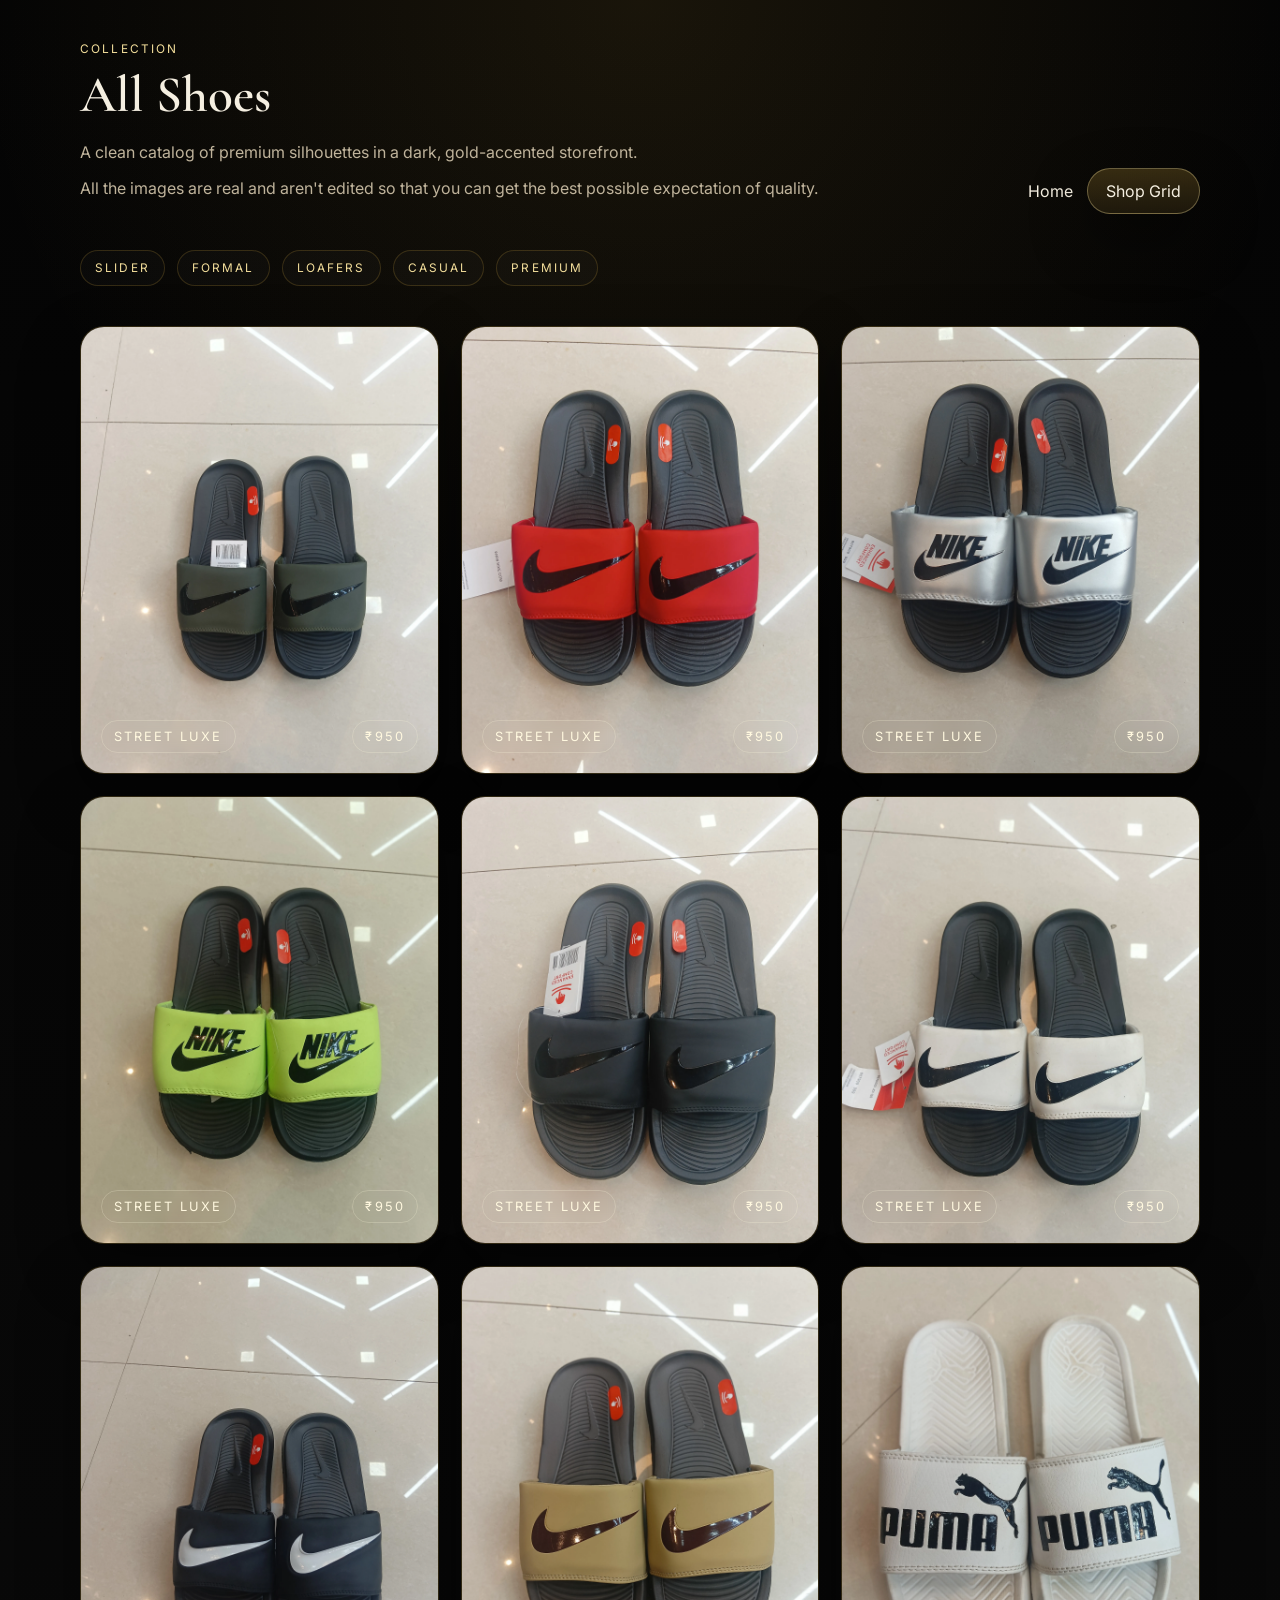
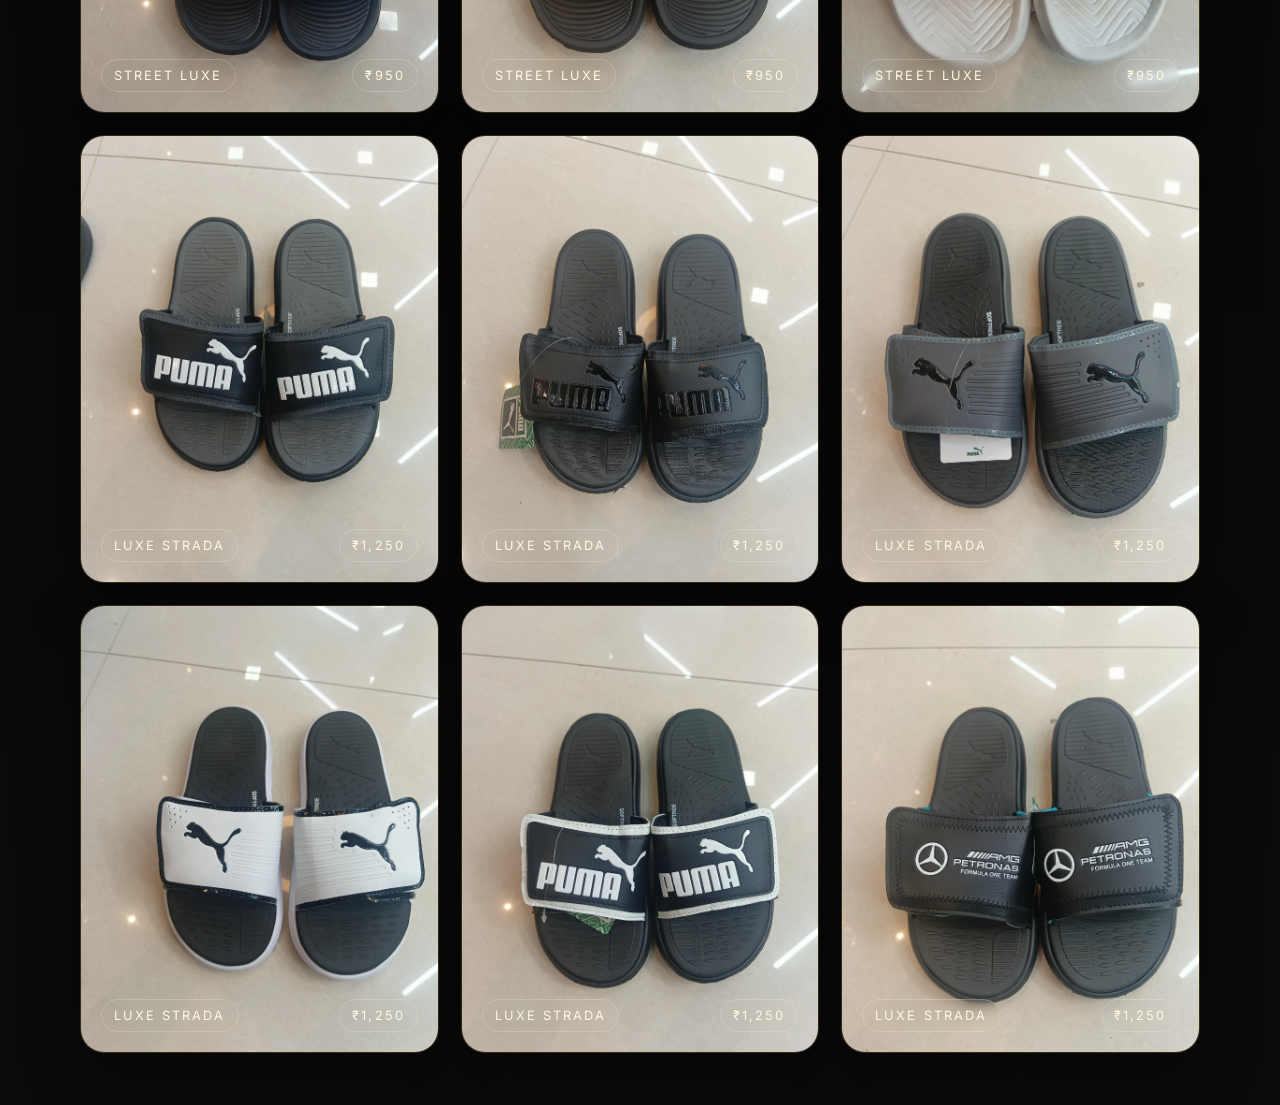
==== store.html @ 1bfe12cb "Created basic copy." ====
<!DOCTYPE html>
<html lang="en">

<head>
	<meta charset="UTF-8">
	<meta name="viewport" content="width=device-width, initial-scale=1.0">

	<meta name="description" content="Explore the latest collection of footwear with Mr. Patra.">
	<meta name="keywords" content="Footwear, Mr. Patra, Footwear in Odisha">

	<link rel="shortcut icon" href="favicon.ico" type="image/x-icon">
	<title>Mr. Patra | Premium Shoe Store</title>

	<link rel="preconnect" href="https://fonts.googleapis.com">
	<link rel="preconnect" href="https://fonts.gstatic.com" crossorigin>

	<link
		href="https://fonts.googleapis.com/css2?family=Cormorant+Garamond:wght@500;600;700&family=Inter:wght@400;500;600&display=swap"
		rel="stylesheet">

	<link rel="stylesheet" href="styles/store.css">
</head>

<body>
	<header class="catalog-header fade-section">
		<div>
			<p class="eyebrow">Collection</p>
			<h1>All Shoes</h1>
			<p class="header-copy">A clean catalog of premium silhouettes in a dark, gold-accented storefront.</p>
			<p class="header-copy">All the images are real and aren't edited so that you can get the best possible
				expectation of quality.</p>
		</div>
		<nav class="catalog-nav">
			<a href="index.html">Home</a>
			<a class="nav-button" href="#catalog">Shop Grid</a>
		</nav>
	</header>

	<main>
		<section class="filter-row fade-section">
			<span>Slider</span>
			<span>Formal</span>
			<span>Loafers</span>
			<span>Casual</span>
			<span>Premium</span>
		</section>

		<section id="catalog" class="catalog-grid">
			<a href="https://wa.me/918117862613?text=Hi, I wanna buy a slider. Slider reference: http://127.0.0.1:5500/store/950/0.webp"
				class="shoe-card product_card">
				<div class="shoe-visual visual-sneaker">
					<img src="store/950/0.webp" alt="" class="img">

					<div class="text-content">
						<span>Street Luxe</span>
						<span class="product_price">₹950</span>
					</div>
				</div>
			</a>

			<a href="https://wa.me/918117862613?text=Hi, I wanna buy a slider. Slider reference: http://127.0.0.1:5500/store/950/1.webp"
				class="shoe-card product_card">
				<div class="shoe-visual visual-sneaker">
					<img src="store/950/1.webp" alt="" class="img">

					<div class="text-content">
						<span>Street Luxe</span>
						<span class="product_price">₹950</span>
					</div>
				</div>
			</a>

			<a href="https://wa.me/918117862613?text=Hi, I wanna buy a slider. Slider reference: http://127.0.0.1:5500/store/950/2.webp"
				class="shoe-card product_card">
				<div class="shoe-visual visual-sneaker">
					<img src="store/950/2.webp" alt="" class="img">

					<div class="text-content">
						<span>Street Luxe</span>
						<span class="product_price">₹950</span>
					</div>
				</div>
			</a>

			<a href="https://wa.me/918117862613?text=Hi, I wanna buy a slider. Slider reference: http://127.0.0.1:5500/store/950/3.webp"
				class="shoe-card product_card">
				<div class="shoe-visual visual-sneaker">
					<img src="store/950/3.webp" alt="" class="img">

					<div class="text-content">
						<span>Street Luxe</span>
						<span class="product_price">₹950</span>
					</div>
				</div>
			</a>

			<a href="https://wa.me/918117862613?text=Hi, I wanna buy a slider. Slider reference: http://127.0.0.1:5500/store/950/4.webp"
				class="shoe-card product_card">
				<div class="shoe-visual visual-sneaker">
					<img src="store/950/4.webp" alt="" class="img">

					<div class="text-content">
						<span>Street Luxe</span>
						<span class="product_price">₹950</span>
					</div>
				</div>
			</a>

			<a href="https://wa.me/918117862613?text=Hi, I wanna buy a slider. Slider reference: http://127.0.0.1:5500/store/950/5.webp"
				class="shoe-card product_card">
				<div class="shoe-visual visual-sneaker">
					<img src="store/950/5.webp" alt="" class="img">

					<div class="text-content">
						<span>Street Luxe</span>
						<span class="product_price">₹950</span>
					</div>
				</div>
			</a>

			<a href="https://wa.me/918117862613?text=Hi, I wanna buy a slider. Slider reference: http://127.0.0.1:5500/store/950/6.webp"
				class="shoe-card product_card">
				<div class="shoe-visual visual-sneaker">
					<img src="store/950/6.webp" alt="" class="img">

					<div class="text-content">
						<span>Street Luxe</span>
						<span class="product_price">₹950</span>
					</div>
				</div>
			</a>

			<a href="https://wa.me/918117862613?text=Hi, I wanna buy a slider. Slider reference: http://127.0.0.1:5500/store/950/7.webp"
				class="shoe-card product_card">
				<div class="shoe-visual visual-sneaker">
					<img src="store/950/7.webp" alt="" class="img">

					<div class="text-content">
						<span>Street Luxe</span>
						<span class="product_price">₹950</span>
					</div>
				</div>
			</a>

			<a href="https://wa.me/918117862613?text=Hi, I wanna buy a slider. Slider reference: http://127.0.0.1:5500/store/950/8.webp"
				class="shoe-card product_card">
				<div class="shoe-visual visual-sneaker">
					<img src="store/950/8.webp" alt="" class="img">

					<div class="text-content">
						<span>Street Luxe</span>
						<span class="product_price">₹950</span>
					</div>
				</div>
			</a>

			<a href="https://wa.me/918117862613?text=Hi, I wanna buy a slider. Slider reference: http://127.0.0.1:5500/store/1250/0.webp"
				class="shoe-card product_card">
				<div class="shoe-visual visual-sneaker">
					<img src="store/1250/0.webp" alt="" class="img">

					<div class="text-content">
						<span>Luxe Strada</span>
						<span class="product_price">₹1,250</span>
					</div>
				</div>
			</a>

			<a href="https://wa.me/918117862613?text=Hi, I wanna buy a slider. Slider reference: http://127.0.0.1:5500/store/1250/1.webp"
				class="shoe-card product_card">
				<div class="shoe-visual visual-sneaker">
					<img src="store/1250/1.webp" alt="" class="img">

					<div class="text-content">
						<span>Luxe Strada</span>
						<span class="product_price">₹1,250</span>
					</div>
				</div>
			</a>

			<a href="https://wa.me/918117862613?text=Hi, I wanna buy a slider. Slider reference: http://127.0.0.1:5500/store/1250/2.webp"
				class="shoe-card product_card">
				<div class="shoe-visual visual-sneaker">
					<img src="store/1250/2.webp" alt="" class="img">

					<div class="text-content">
						<span>Luxe Strada</span>
						<span class="product_price">₹1,250</span>
					</div>
				</div>
			</a>

			<a href="https://wa.me/918117862613?text=Hi, I wanna buy a slider. Slider reference: http://127.0.0.1:5500/store/1250/3.webp"
				class="shoe-card product_card">
				<div class="shoe-visual visual-sneaker">
					<img src="store/1250/3.webp" alt="" class="img">

					<div class="text-content">
						<span>Luxe Strada</span>
						<span class="product_price">₹1,250</span>
					</div>
				</div>
			</a>

			<a href="https://wa.me/918117862613?text=Hi, I wanna buy a slider. Slider reference: http://127.0.0.1:5500/store/1250/4.webp"
				class="shoe-card product_card">
				<div class="shoe-visual visual-sneaker">
					<img src="store/1250/4.webp" alt="" class="img">

					<div class="text-content">
						<span>Luxe Strada</span>
						<span class="product_price">₹1,250</span>
					</div>
				</div>
			</a>

			<a href="https://wa.me/918117862613?text=Hi, I wanna buy a slider. Slider reference: http://127.0.0.1:5500/store/1250/5.webp"
				class="shoe-card product_card">
				<div class="shoe-visual visual-sneaker">
					<img src="store/1250/5.webp" alt="" class="img">

					<div class="text-content">
						<span>Luxe Strada</span>
						<span class="product_price">₹1,250</span>
					</div>
				</div>
			</a>
		</section>
	</main>

	<script src="js/script.js"></script>
</body>

</html>
---- styles/store.css ----
:root {
	--bg: #050505;
	--surface: #0f0f0f;
	--surface-soft: #151515;
	--text: #f5efe1;
	--muted: #bfb39b;
	--line: rgba(216, 170, 63, 0.2);
	--gold: #d8aa3f;
	--gold-soft: #f3de9b;
	--shadow: 0 24px 60px rgba(0, 0, 0, 0.45);
}

* {
	box-sizing: border-box;
}

body {
	margin: 0;
	min-height: 100vh;
	background:
		radial-gradient(circle at top, rgba(216, 170, 63, 0.1), transparent 24%),
		linear-gradient(180deg, #040404 0%, #0b0b0b 100%);
	color: var(--text);
	font-family: "Inter", sans-serif;
}

a {
	color: inherit;
	text-decoration: none;
}

h1,
h2 {
	margin: 0;
	font-family: "Cormorant Garamond", serif;
	font-weight: 600;
}

.catalog-header,
.filter-row,
.catalog-grid {
	width: min(1120px, calc(100% - 48px));
	margin: 0 auto;
}

.catalog-header {
	display: flex;
	justify-content: space-between;
	gap: 24px;
	align-items: end;
	padding: 42px 0 28px;
}

.eyebrow,
.shoe-meta p,
.filter-row span {
	margin: 0;
	color: var(--gold-soft);
	text-transform: uppercase;
	letter-spacing: 0.18em;
	font-size: 0.74rem;
}

.catalog-header h1 {
	margin-top: 8px;
	font-size: clamp(2.4rem, 4vw, 4rem);
}

.header-copy { color: var(--muted); }

.catalog-nav {
	display: flex;
	flex-wrap: wrap;
	gap: 14px;
	align-items: center;
}

.nav-button {
	padding: 12px 18px;
	border-radius: 999px;
	border: 1px solid rgba(243, 222, 155, 0.35);
	background: linear-gradient(180deg, rgba(216, 170, 63, 0.22), rgba(216, 170, 63, 0.1));
	box-shadow: var(--shadow);
}

.filter-row {
	display: flex;
	flex-wrap: wrap;
	gap: 12px;
	padding: 8px 0 22px;
}

.filter-row span {
	padding: 10px 14px;
	border: 1px solid var(--line);
	border-radius: 999px;
	background: rgba(255, 255, 255, 0.02);
}

.catalog-grid {
	display: grid;
	grid-template-columns: repeat(3, minmax(0, 1fr));
	gap: 22px;
	padding: 18px 0 52px;
}

.shoe-card {
	overflow: hidden;
	border: 1px solid var(--line);
	border-radius: 24px;
	background: linear-gradient(180deg, rgba(255, 255, 255, 0.02), rgba(255, 255, 255, 0.01));
	box-shadow: var(--shadow);
	transition: transform 0.3s;
}

.shoe-visual {
	position: relative;
	min-height: 220px;
	display: flex;
	align-items: end;
	padding: 20px;
	color: #fff8df;
	overflow: hidden;
	aspect-ratio: 4 / 5;
}

.shoe-visual .img {
	position: absolute;
	inset: 0;
	border-radius: inherit;
	object-fit: cover;
	width: 100%;
	height: 100%;
	transition: transform 0.5s;
}

.shoe-visual .text-content {
	display: flex;
	width: 100%;
	justify-content: space-between;
}

.shoe-visual span {
	position: relative;
	backdrop-filter: blur(4px);
	z-index: 1;
	padding: 8px 12px;
	border: 1px solid rgba(255, 248, 223, 0.22);
	border-radius: 999px;
	font-size: 0.8rem;
	text-transform: uppercase;
	letter-spacing: 0.16em;
}

.fade-section {
	opacity: 0;
	transform: translateY(24px);
	transition: opacity 700ms ease, transform 700ms ease;
}

.fade-section.is-visible {
	opacity: 1;
	transform: translateY(0);
}

.catalog-nav a:hover,
.nav-button:hover,
.filter-row span:hover,
.shoe-card:hover {
	transform: translateY(-4px);
}

.shoe-card:hover .img { transform: scale(1.1); }

.shoe-card,
.filter-row span,
.nav-button {
	transition: transform 180ms ease, border-color 180ms ease, background-color 180ms ease;
}

@media (max-width: 960px) {
	.catalog-grid {
		grid-template-columns: repeat(2, minmax(0, 1fr));
	}
}

@media (max-width: 720px) {
	.catalog-header {
		flex-direction: column;
		align-items: flex-start;
	}

	.catalog-grid {
		grid-template-columns: 1fr;
	}
}

@media (max-width: 640px) {

	.catalog-header,
	.filter-row,
	.catalog-grid {
		width: min(100% - 28px, 1120px);
	}
}
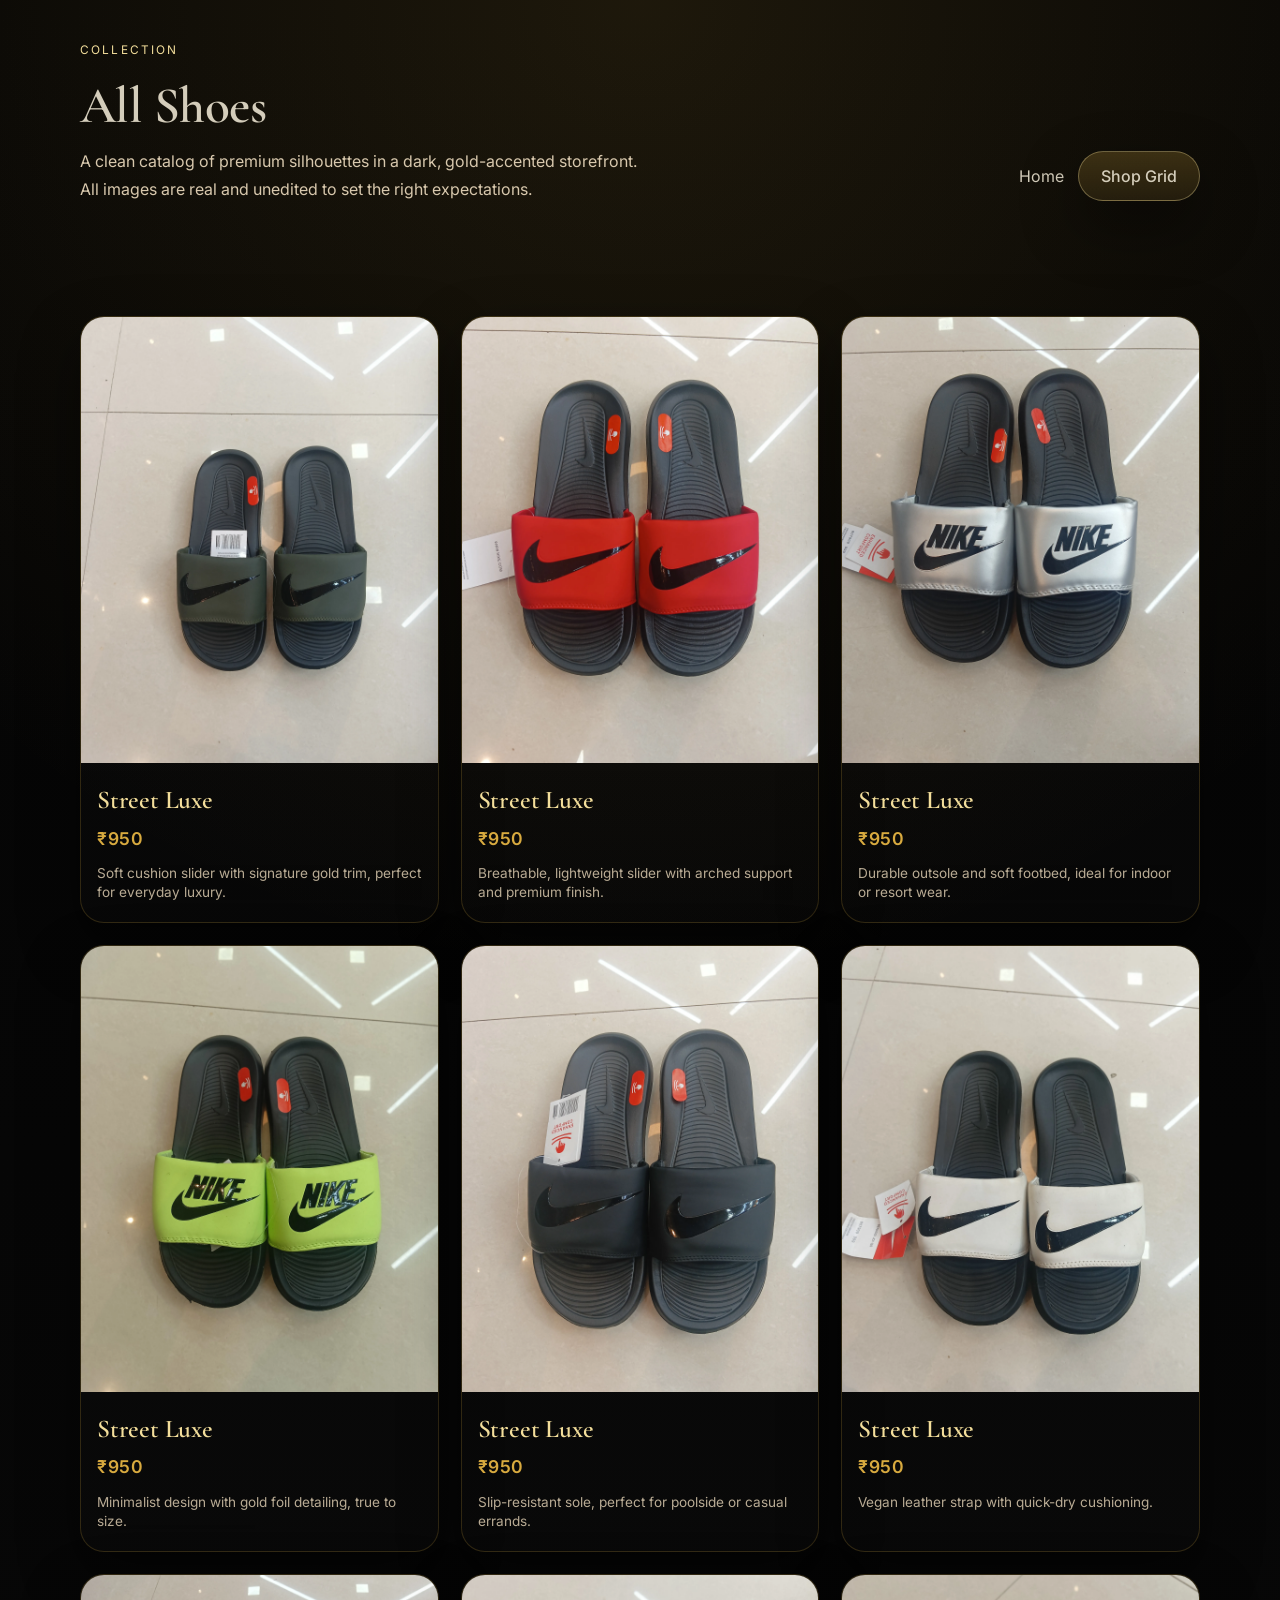
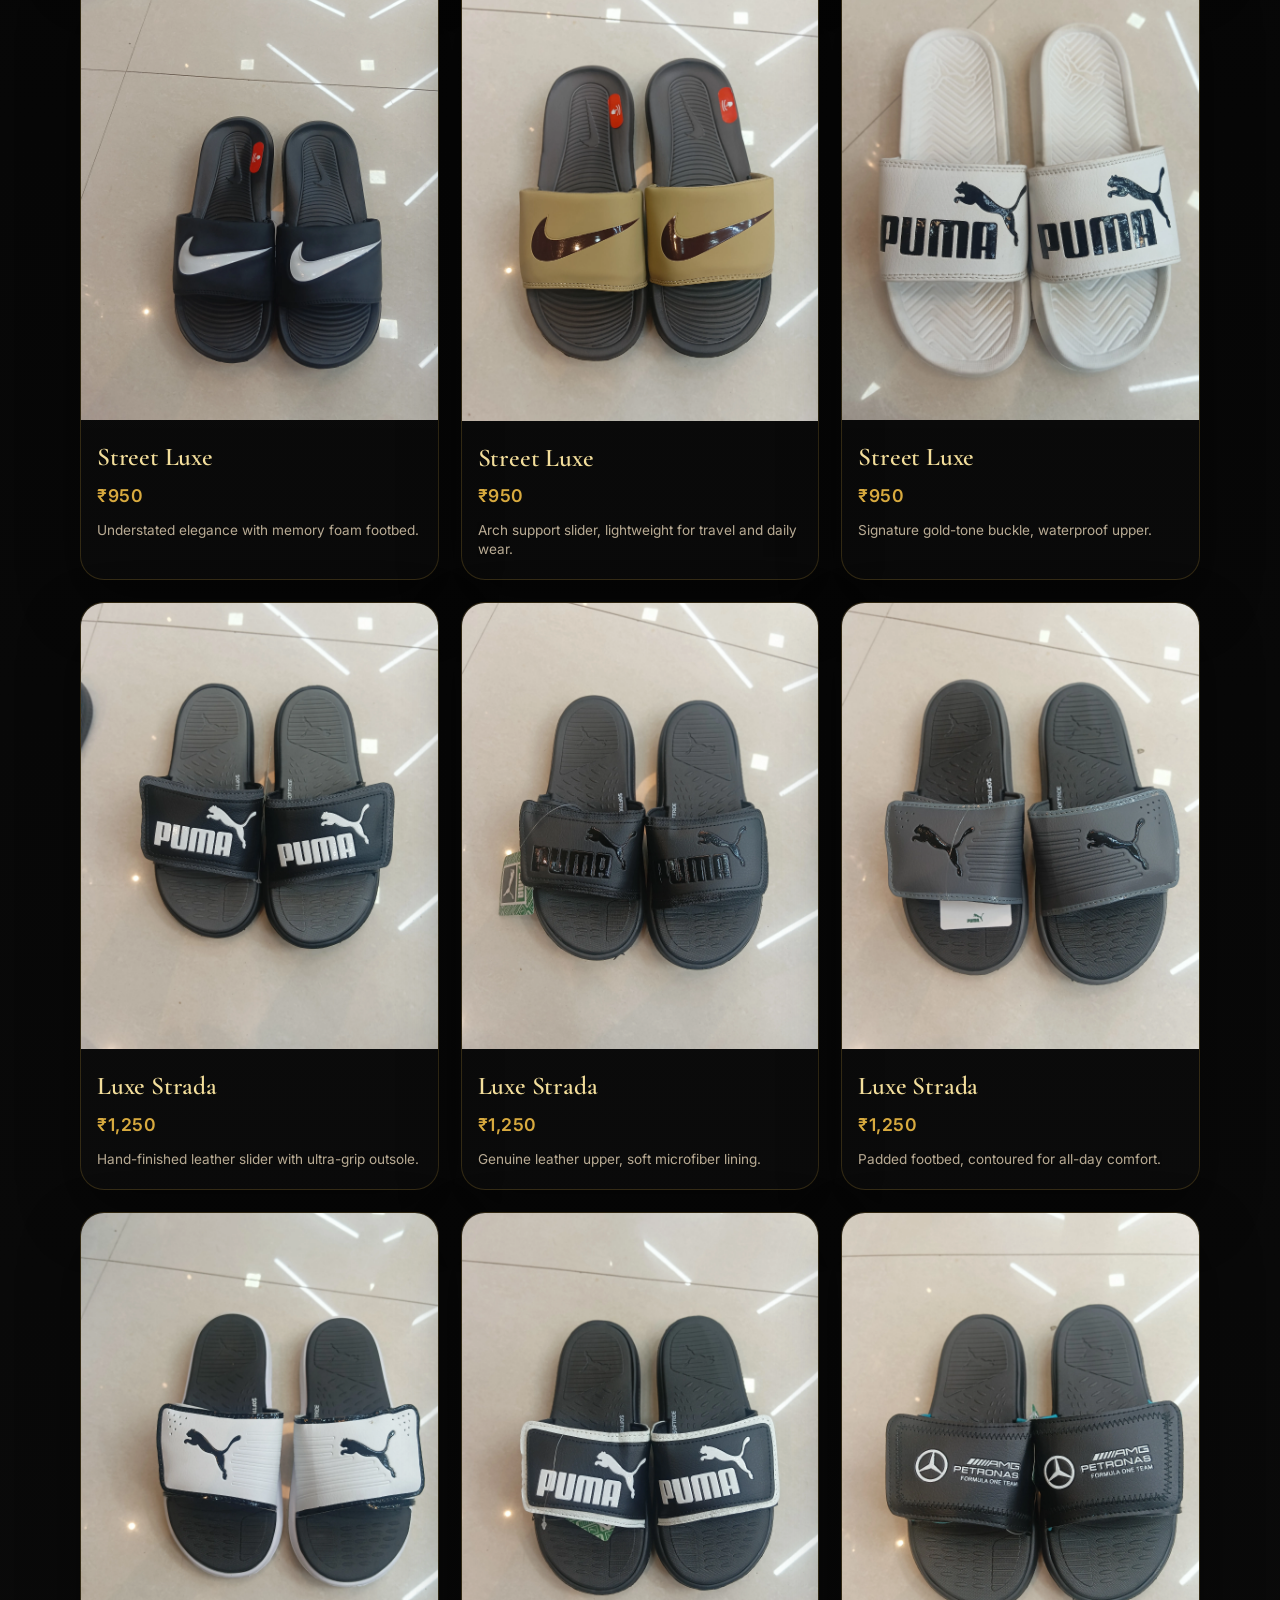
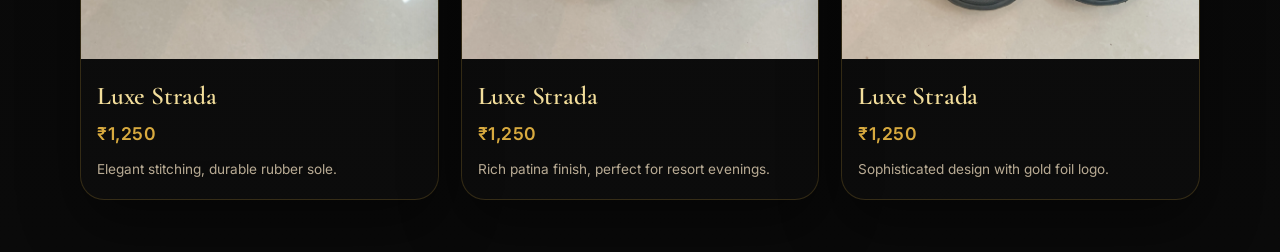
==== commit 541c5563: "Added global.css and README for developers." ====
--- a/store.html
+++ b/store.html
@@ -4,20 +4,21 @@
 <head>
 	<meta charset="UTF-8">
 	<meta name="viewport" content="width=device-width, initial-scale=1.0">
-
-	<meta name="description" content="Explore the latest collection of footwear with Mr. Patra.">
-	<meta name="keywords" content="Footwear, Mr. Patra, Footwear in Odisha">
-
+	<meta name="description"
+		content="Shop the latest premium footwear collection from Mr. Patra. Real product images, no edits.">
+	<meta name="keywords" content="Buy shoes online, Mr. Patra footwear, premium loafers, luxury sneakers">
 	<link rel="shortcut icon" href="favicon.ico" type="image/x-icon">
-	<title>Mr. Patra | Premium Shoe Store</title>
-
+	<title>Mr. Patra | All Shoes - Premium Collection</title>
+
+	<!-- Fonts -->
 	<link rel="preconnect" href="https://fonts.googleapis.com">
 	<link rel="preconnect" href="https://fonts.gstatic.com" crossorigin>
-
 	<link
 		href="https://fonts.googleapis.com/css2?family=Cormorant+Garamond:wght@500;600;700&family=Inter:wght@400;500;600&display=swap"
 		rel="stylesheet">
 
+	<!-- Stylesheets -->
+	<link rel="stylesheet" href="styles/global.css">
 	<link rel="stylesheet" href="styles/store.css">
 </head>
 
@@ -27,8 +28,7 @@
 			<p class="eyebrow">Collection</p>
 			<h1>All Shoes</h1>
 			<p class="header-copy">A clean catalog of premium silhouettes in a dark, gold-accented storefront.</p>
-			<p class="header-copy">All the images are real and aren't edited so that you can get the best possible
-				expectation of quality.</p>
+			<p class="header-copy">All images are real and unedited to set the right expectations.</p>
 		</div>
 		<nav class="catalog-nav">
 			<a href="index.html">Home</a>
@@ -37,192 +37,185 @@
 	</header>
 
 	<main>
-		<section class="filter-row fade-section">
-			<span>Slider</span>
+		<!-- Category filters (visual only) -->
+		<div class="filter-row fade-section">
+			<span>Sliders</span>
 			<span>Formal</span>
 			<span>Loafers</span>
 			<span>Casual</span>
 			<span>Premium</span>
-		</section>
-
+		</div>
+
+		<!-- Product Grid -->
 		<section id="catalog" class="catalog-grid">
-			<a href="https://wa.me/918117862613?text=Hi, I wanna buy a slider. Slider reference: http://127.0.0.1:5500/store/950/0.webp"
-				class="shoe-card product_card">
-				<div class="shoe-visual visual-sneaker">
-					<img src="store/950/0.webp" alt="" class="img">
-
-					<div class="text-content">
-						<span>Street Luxe</span>
-						<span class="product_price">₹950</span>
-					</div>
-				</div>
-			</a>
-
-			<a href="https://wa.me/918117862613?text=Hi, I wanna buy a slider. Slider reference: http://127.0.0.1:5500/store/950/1.webp"
-				class="shoe-card product_card">
-				<div class="shoe-visual visual-sneaker">
-					<img src="store/950/1.webp" alt="" class="img">
-
-					<div class="text-content">
-						<span>Street Luxe</span>
-						<span class="product_price">₹950</span>
-					</div>
-				</div>
-			</a>
-
-			<a href="https://wa.me/918117862613?text=Hi, I wanna buy a slider. Slider reference: http://127.0.0.1:5500/store/950/2.webp"
-				class="shoe-card product_card">
-				<div class="shoe-visual visual-sneaker">
-					<img src="store/950/2.webp" alt="" class="img">
-
-					<div class="text-content">
-						<span>Street Luxe</span>
-						<span class="product_price">₹950</span>
-					</div>
-				</div>
-			</a>
-
-			<a href="https://wa.me/918117862613?text=Hi, I wanna buy a slider. Slider reference: http://127.0.0.1:5500/store/950/3.webp"
-				class="shoe-card product_card">
-				<div class="shoe-visual visual-sneaker">
-					<img src="store/950/3.webp" alt="" class="img">
-
-					<div class="text-content">
-						<span>Street Luxe</span>
-						<span class="product_price">₹950</span>
-					</div>
-				</div>
-			</a>
-
-			<a href="https://wa.me/918117862613?text=Hi, I wanna buy a slider. Slider reference: http://127.0.0.1:5500/store/950/4.webp"
-				class="shoe-card product_card">
-				<div class="shoe-visual visual-sneaker">
-					<img src="store/950/4.webp" alt="" class="img">
-
-					<div class="text-content">
-						<span>Street Luxe</span>
-						<span class="product_price">₹950</span>
-					</div>
-				</div>
-			</a>
-
-			<a href="https://wa.me/918117862613?text=Hi, I wanna buy a slider. Slider reference: http://127.0.0.1:5500/store/950/5.webp"
-				class="shoe-card product_card">
-				<div class="shoe-visual visual-sneaker">
-					<img src="store/950/5.webp" alt="" class="img">
-
-					<div class="text-content">
-						<span>Street Luxe</span>
-						<span class="product_price">₹950</span>
-					</div>
-				</div>
-			</a>
-
-			<a href="https://wa.me/918117862613?text=Hi, I wanna buy a slider. Slider reference: http://127.0.0.1:5500/store/950/6.webp"
-				class="shoe-card product_card">
-				<div class="shoe-visual visual-sneaker">
-					<img src="store/950/6.webp" alt="" class="img">
-
-					<div class="text-content">
-						<span>Street Luxe</span>
-						<span class="product_price">₹950</span>
-					</div>
-				</div>
-			</a>
-
-			<a href="https://wa.me/918117862613?text=Hi, I wanna buy a slider. Slider reference: http://127.0.0.1:5500/store/950/7.webp"
-				class="shoe-card product_card">
-				<div class="shoe-visual visual-sneaker">
-					<img src="store/950/7.webp" alt="" class="img">
-
-					<div class="text-content">
-						<span>Street Luxe</span>
-						<span class="product_price">₹950</span>
-					</div>
-				</div>
-			</a>
-
-			<a href="https://wa.me/918117862613?text=Hi, I wanna buy a slider. Slider reference: http://127.0.0.1:5500/store/950/8.webp"
-				class="shoe-card product_card">
-				<div class="shoe-visual visual-sneaker">
-					<img src="store/950/8.webp" alt="" class="img">
-
-					<div class="text-content">
-						<span>Street Luxe</span>
-						<span class="product_price">₹950</span>
-					</div>
-				</div>
-			</a>
-
-			<a href="https://wa.me/918117862613?text=Hi, I wanna buy a slider. Slider reference: http://127.0.0.1:5500/store/1250/0.webp"
-				class="shoe-card product_card">
-				<div class="shoe-visual visual-sneaker">
-					<img src="store/1250/0.webp" alt="" class="img">
-
-					<div class="text-content">
-						<span>Luxe Strada</span>
-						<span class="product_price">₹1,250</span>
-					</div>
-				</div>
-			</a>
-
-			<a href="https://wa.me/918117862613?text=Hi, I wanna buy a slider. Slider reference: http://127.0.0.1:5500/store/1250/1.webp"
-				class="shoe-card product_card">
-				<div class="shoe-visual visual-sneaker">
-					<img src="store/1250/1.webp" alt="" class="img">
-
-					<div class="text-content">
-						<span>Luxe Strada</span>
-						<span class="product_price">₹1,250</span>
-					</div>
-				</div>
-			</a>
-
-			<a href="https://wa.me/918117862613?text=Hi, I wanna buy a slider. Slider reference: http://127.0.0.1:5500/store/1250/2.webp"
-				class="shoe-card product_card">
-				<div class="shoe-visual visual-sneaker">
-					<img src="store/1250/2.webp" alt="" class="img">
-
-					<div class="text-content">
-						<span>Luxe Strada</span>
-						<span class="product_price">₹1,250</span>
-					</div>
-				</div>
-			</a>
-
-			<a href="https://wa.me/918117862613?text=Hi, I wanna buy a slider. Slider reference: http://127.0.0.1:5500/store/1250/3.webp"
-				class="shoe-card product_card">
-				<div class="shoe-visual visual-sneaker">
-					<img src="store/1250/3.webp" alt="" class="img">
-
-					<div class="text-content">
-						<span>Luxe Strada</span>
-						<span class="product_price">₹1,250</span>
-					</div>
-				</div>
-			</a>
-
-			<a href="https://wa.me/918117862613?text=Hi, I wanna buy a slider. Slider reference: http://127.0.0.1:5500/store/1250/4.webp"
-				class="shoe-card product_card">
-				<div class="shoe-visual visual-sneaker">
-					<img src="store/1250/4.webp" alt="" class="img">
-
-					<div class="text-content">
-						<span>Luxe Strada</span>
-						<span class="product_price">₹1,250</span>
-					</div>
-				</div>
-			</a>
-
-			<a href="https://wa.me/918117862613?text=Hi, I wanna buy a slider. Slider reference: http://127.0.0.1:5500/store/1250/5.webp"
-				class="shoe-card product_card">
-				<div class="shoe-visual visual-sneaker">
-					<img src="store/1250/5.webp" alt="" class="img">
-
-					<div class="text-content">
-						<span>Luxe Strada</span>
-						<span class="product_price">₹1,250</span>
-					</div>
+			<!-- Product Card Template: Each card includes product_title, product_price, product_desc -->
+
+			<!-- Street Luxe Series - ₹950 (9 products) -->
+			<a href="https://wa.me/918117862613?text=Hi%2C%20I'm%20interested%20in%20buying%20Street%20Luxe%20(₹950)%20-%20Comfort%20slider%20with%20gold%20trim.%20Product%20image%3A%20/store/950/0.webp"
+				class="product_card">
+				<div class="product-image">
+					<img src="store/950/0.webp" alt="Street Luxe premium slider in dark tone" loading="lazy">
+				</div>
+				<div class="product-info">
+					<h3 class="product_title">Street Luxe</h3>
+					<span class="product_price">₹950</span>
+					<p class="product_desc">Soft cushion slider with signature gold trim, perfect for everyday luxury.
+					</p>
+				</div>
+			</a>
+
+			<a href="https://wa.me/918117862613?text=Hi%2C%20I'm%20interested%20in%20buying%20Street%20Luxe%20(₹950)%20-%20Comfort%20slider%20with%20gold%20trim.%20Product%20image%3A%20/store/950/1.webp"
+				class="product_card">
+				<div class="product-image"><img src="store/950/1.webp" alt="Street Luxe slider side view"
+						loading="lazy"></div>
+				<div class="product-info">
+					<h3 class="product_title">Street Luxe</h3>
+					<span class="product_price">₹950</span>
+					<p class="product_desc">Breathable, lightweight slider with arched support and premium finish.</p>
+				</div>
+			</a>
+
+			<a href="https://wa.me/918117862613?text=Hi%2C%20I'm%20interested%20in%20buying%20Street%20Luxe%20(₹950)%20-%20Comfort%20slider%20with%20gold%20trim.%20Product%20image%3A%20/store/950/2.webp"
+				class="product_card">
+				<div class="product-image"><img src="store/950/2.webp" alt="Street Luxe open-toe slider" loading="lazy">
+				</div>
+				<div class="product-info">
+					<h3 class="product_title">Street Luxe</h3>
+					<span class="product_price">₹950</span>
+					<p class="product_desc">Durable outsole and soft footbed, ideal for indoor or resort wear.</p>
+				</div>
+			</a>
+
+			<a href="https://wa.me/918117862613?text=Hi%2C%20I'm%20interested%20in%20buying%20Street%20Luxe%20(₹950)%20-%20Comfort%20slider%20with%20gold%20trim.%20Product%20image%3A%20/store/950/3.webp"
+				class="product_card">
+				<div class="product-image"><img src="store/950/3.webp" alt="Street Luxe black premium slider"
+						loading="lazy"></div>
+				<div class="product-info">
+					<h3 class="product_title">Street Luxe</h3>
+					<span class="product_price">₹950</span>
+					<p class="product_desc">Minimalist design with gold foil detailing, true to size.</p>
+				</div>
+			</a>
+
+			<a href="https://wa.me/918117862613?text=Hi%2C%20I'm%20interested%20in%20buying%20Street%20Luxe%20(₹950)%20-%20Comfort%20slider%20with%20gold%20trim.%20Product%20image%3A%20/store/950/4.webp"
+				class="product_card">
+				<div class="product-image"><img src="store/950/4.webp" alt="Street Luxe textured slider" loading="lazy">
+				</div>
+				<div class="product-info">
+					<h3 class="product_title">Street Luxe</h3>
+					<span class="product_price">₹950</span>
+					<p class="product_desc">Slip-resistant sole, perfect for poolside or casual errands.</p>
+				</div>
+			</a>
+
+			<a href="https://wa.me/918117862613?text=Hi%2C%20I'm%20interested%20in%20buying%20Street%20Luxe%20(₹950)%20-%20Comfort%20slider%20with%20gold%20trim.%20Product%20image%3A%20/store/950/5.webp"
+				class="product_card">
+				<div class="product-image"><img src="store/950/5.webp" alt="Street Luxe matte finish slider"
+						loading="lazy"></div>
+				<div class="product-info">
+					<h3 class="product_title">Street Luxe</h3>
+					<span class="product_price">₹950</span>
+					<p class="product_desc">Vegan leather strap with quick-dry cushioning.</p>
+				</div>
+			</a>
+
+			<a href="https://wa.me/918117862613?text=Hi%2C%20I'm%20interested%20in%20buying%20Street%20Luxe%20(₹950)%20-%20Comfort%20slider%20with%20gold%20trim.%20Product%20image%3A%20/store/950/6.webp"
+				class="product_card">
+				<div class="product-image"><img src="store/950/6.webp" alt="Street Luxe gold accent slider"
+						loading="lazy"></div>
+				<div class="product-info">
+					<h3 class="product_title">Street Luxe</h3>
+					<span class="product_price">₹950</span>
+					<p class="product_desc">Understated elegance with memory foam footbed.</p>
+				</div>
+			</a>
+
+			<a href="https://wa.me/918117862613?text=Hi%2C%20I'm%20interested%20in%20buying%20Street%20Luxe%20(₹950)%20-%20Comfort%20slider%20with%20gold%20trim.%20Product%20image%3A%20/store/950/7.webp"
+				class="product_card">
+				<div class="product-image"><img src="store/950/7.webp" alt="Street Luxe ergonomic slider"
+						loading="lazy"></div>
+				<div class="product-info">
+					<h3 class="product_title">Street Luxe</h3>
+					<span class="product_price">₹950</span>
+					<p class="product_desc">Arch support slider, lightweight for travel and daily wear.</p>
+				</div>
+			</a>
+
+			<a href="https://wa.me/918117862613?text=Hi%2C%20I'm%20interested%20in%20buying%20Street%20Luxe%20(₹950)%20-%20Comfort%20slider%20with%20gold%20trim.%20Product%20image%3A%20/store/950/8.webp"
+				class="product_card">
+				<div class="product-image"><img src="store/950/8.webp" alt="Street Luxe premium classic slider"
+						loading="lazy"></div>
+				<div class="product-info">
+					<h3 class="product_title">Street Luxe</h3>
+					<span class="product_price">₹950</span>
+					<p class="product_desc">Signature gold-tone buckle, waterproof upper.</p>
+				</div>
+			</a>
+
+			<!-- Luxe Strada Series - ₹1,250 (6 products) -->
+			<a href="https://wa.me/918117862613?text=Hi%2C%20I'm%20interested%20in%20buying%20Luxe%20Strada%20(₹1,250)%20-%20Premium%20leather%20finish%20slider.%20Product%20image%3A%20/store/1250/0.webp"
+				class="product_card">
+				<div class="product-image"><img src="store/1250/0.webp" alt="Luxe Strada premium leather slider"
+						loading="lazy"></div>
+				<div class="product-info">
+					<h3 class="product_title">Luxe Strada</h3>
+					<span class="product_price">₹1,250</span>
+					<p class="product_desc">Hand-finished leather slider with ultra-grip outsole.</p>
+				</div>
+			</a>
+
+			<a href="https://wa.me/918117862613?text=Hi%2C%20I'm%20interested%20in%20buying%20Luxe%20Strada%20(₹1,250)%20-%20Premium%20leather%20finish%20slider.%20Product%20image%3A%20/store/1250/1.webp"
+				class="product_card">
+				<div class="product-image"><img src="store/1250/1.webp" alt="Luxe Strada textured leather"
+						loading="lazy"></div>
+				<div class="product-info">
+					<h3 class="product_title">Luxe Strada</h3>
+					<span class="product_price">₹1,250</span>
+					<p class="product_desc">Genuine leather upper, soft microfiber lining.</p>
+				</div>
+			</a>
+
+			<a href="https://wa.me/918117862613?text=Hi%2C%20I'm%20interested%20in%20buying%20Luxe%20Strada%20(₹1,250)%20-%20Premium%20leather%20finish%20slider.%20Product%20image%3A%20/store/1250/2.webp"
+				class="product_card">
+				<div class="product-image"><img src="store/1250/2.webp" alt="Luxe Strada embossed slider"
+						loading="lazy"></div>
+				<div class="product-info">
+					<h3 class="product_title">Luxe Strada</h3>
+					<span class="product_price">₹1,250</span>
+					<p class="product_desc">Padded footbed, contoured for all-day comfort.</p>
+				</div>
+			</a>
+
+			<a href="https://wa.me/918117862613?text=Hi%2C%20I'm%20interested%20in%20buying%20Luxe%20Strada%20(₹1,250)%20-%20Premium%20leather%20finish%20slider.%20Product%20image%3A%20/store/1250/3.webp"
+				class="product_card">
+				<div class="product-image"><img src="store/1250/3.webp" alt="Luxe Strada tan leather slider"
+						loading="lazy"></div>
+				<div class="product-info">
+					<h3 class="product_title">Luxe Strada</h3>
+					<span class="product_price">₹1,250</span>
+					<p class="product_desc">Elegant stitching, durable rubber sole.</p>
+				</div>
+			</a>
+
+			<a href="https://wa.me/918117862613?text=Hi%2C%20I'm%20interested%20in%20buying%20Luxe%20Strada%20(₹1,250)%20-%20Premium%20leather%20finish%20slider.%20Product%20image%3A%20/store/1250/4.webp"
+				class="product_card">
+				<div class="product-image"><img src="store/1250/4.webp" alt="Luxe Strada dark brown slider"
+						loading="lazy"></div>
+				<div class="product-info">
+					<h3 class="product_title">Luxe Strada</h3>
+					<span class="product_price">₹1,250</span>
+					<p class="product_desc">Rich patina finish, perfect for resort evenings.</p>
+				</div>
+			</a>
+
+			<a href="https://wa.me/918117862613?text=Hi%2C%20I'm%20interested%20in%20buying%20Luxe%20Strada%20(₹1,250)%20-%20Premium%20leather%20finish%20slider.%20Product%20image%3A%20/store/1250/5.webp"
+				class="product_card">
+				<div class="product-image"><img src="store/1250/5.webp" alt="Luxe Strada premium black slider"
+						loading="lazy"></div>
+				<div class="product-info">
+					<h3 class="product_title">Luxe Strada</h3>
+					<span class="product_price">₹1,250</span>
+					<p class="product_desc">Sophisticated design with gold foil logo.</p>
 				</div>
 			</a>
 		</section>
--- a/styles/global.css
+++ b/styles/global.css
@@ -0,0 +1,150 @@
+/* ----------------------------------------------
+   GLOBAL CSS – Shared Variables, Reset, Utilities
+   Used across index.html and store.html
+---------------------------------------------- */
+:root {
+    --bg: #050505;
+    --surface: #0f0f0f;
+    --surface-soft: #161616;
+    --text: #d4cdbb;
+    --muted: #d8c8ad;
+    --line: #d8aa3f33;
+    --gold: #d8aa3f;
+    --gold-soft: #f3de9b;
+    --shadow: 0 24px 60px #00000073;
+    --transition-default: 180ms ease;
+}
+
+* {
+    margin: 0;
+    padding: 0;
+    box-sizing: border-box;
+}
+
+html {
+    scroll-behavior: smooth;
+}
+
+body {
+    background: radial-gradient(circle at top, rgba(216, 170, 63, 0.12), transparent 28%),
+        linear-gradient(180deg, #040404 0%, #0a0a0a 100%);
+    color: var(--text);
+    font-family: "Inter", sans-serif;
+    line-height: 1.5;
+    min-height: 100vh;
+}
+
+/* Typography */
+h1,
+h2,
+h3,
+h4 {
+    font-family: "Cormorant Garamond", serif;
+    font-weight: 600;
+    letter-spacing: -0.01em;
+}
+
+h1 {
+    font-size: clamp(2rem, 4vw, 3rem);
+}
+
+h2 {
+    font-size: clamp(2.4rem, 5vw, 3.6rem);
+}
+
+h3 {
+    font-size: clamp(1.8rem, 3.5vw, 2.5rem);
+}
+
+a {
+    color: inherit;
+    text-decoration: none;
+    transition: transform var(--transition-default), border-color var(--transition-default);
+}
+
+img {
+    max-width: 100%;
+    height: auto;
+    display: block;
+}
+
+/* Utility / Eyebrow style */
+.eyebrow {
+    text-transform: uppercase;
+    letter-spacing: 0.18em;
+    font-size: 0.74rem;
+    color: var(--gold-soft);
+    margin-bottom: 0.5rem;
+}
+
+/* Buttons & interactive elements */
+.primary-button,
+.secondary-button,
+.nav-button {
+    display: inline-flex;
+    align-items: center;
+    justify-content: center;
+    border-radius: 999px;
+    padding: 12px 22px;
+    font-weight: 500;
+    transition: transform var(--transition-default), background-color var(--transition-default);
+    cursor: pointer;
+}
+
+.primary-button,
+.nav-button {
+    border: 1px solid rgba(243, 222, 155, 0.35);
+    background: linear-gradient(180deg, rgba(216, 170, 63, 0.22), rgba(216, 170, 63, 0.1));
+    box-shadow: var(--shadow);
+    color: var(--text);
+}
+
+.secondary-button {
+    border: 1px solid var(--line);
+    background: rgba(255, 255, 255, 0.02);
+}
+
+.primary-button:hover,
+.secondary-button:hover,
+.nav-button:hover {
+    transform: translateY(-2px);
+}
+
+/* Fade-in on scroll animation */
+.fade-section {
+    opacity: 0;
+    transform: translateY(24px);
+    transition: opacity 700ms ease, transform 700ms ease;
+}
+
+.fade-section.is-visible {
+    opacity: 1;
+    transform: translateY(0);
+}
+
+/* Shared container width (but each page can define its own layout) */
+.site-header,
+.hero,
+.content-section,
+.site-footer,
+.catalog-header,
+.filter-row,
+.catalog-grid {
+    width: min(1120px, calc(100% - 48px));
+    margin-left: auto;
+    margin-right: auto;
+}
+
+/* Responsive base */
+@media (max-width: 640px) {
+
+    .site-header,
+    .hero,
+    .content-section,
+    .site-footer,
+    .catalog-header,
+    .filter-row,
+    .catalog-grid {
+        width: min(100% - 28px, 1120px);
+    }
+}
--- a/styles/store.css
+++ b/styles/store.css
@@ -1,64 +1,14 @@
-:root {
-	--bg: #050505;
-	--surface: #0f0f0f;
-	--surface-soft: #151515;
-	--text: #f5efe1;
-	--muted: #bfb39b;
-	--line: rgba(216, 170, 63, 0.2);
-	--gold: #d8aa3f;
-	--gold-soft: #f3de9b;
-	--shadow: 0 24px 60px rgba(0, 0, 0, 0.45);
-}
-
-* {
-	box-sizing: border-box;
-}
-
-body {
-	margin: 0;
-	min-height: 100vh;
-	background:
-		radial-gradient(circle at top, rgba(216, 170, 63, 0.1), transparent 24%),
-		linear-gradient(180deg, #040404 0%, #0b0b0b 100%);
-	color: var(--text);
-	font-family: "Inter", sans-serif;
-}
-
-a {
-	color: inherit;
-	text-decoration: none;
-}
-
-h1,
-h2 {
-	margin: 0;
-	font-family: "Cormorant Garamond", serif;
-	font-weight: 600;
-}
-
-.catalog-header,
-.filter-row,
-.catalog-grid {
-	width: min(1120px, calc(100% - 48px));
-	margin: 0 auto;
-}
+/* ----------------------------------------------
+   STORE.HOME (CATALOG PAGE) SPECIFIC STYLES
+   Header, filter row, product grid, product card
+---------------------------------------------- */
 
 .catalog-header {
 	display: flex;
 	justify-content: space-between;
+	align-items: flex-end;
 	gap: 24px;
-	align-items: end;
 	padding: 42px 0 28px;
-}
-
-.eyebrow,
-.shoe-meta p,
-.filter-row span {
-	margin: 0;
-	color: var(--gold-soft);
-	text-transform: uppercase;
-	letter-spacing: 0.18em;
-	font-size: 0.74rem;
 }
 
 .catalog-header h1 {
@@ -66,21 +16,16 @@
 	font-size: clamp(2.4rem, 4vw, 4rem);
 }
 
-.header-copy { color: var(--muted); }
+.header-copy {
+	color: var(--muted);
+	margin-top: 0.25rem;
+}
 
 .catalog-nav {
 	display: flex;
 	flex-wrap: wrap;
 	gap: 14px;
 	align-items: center;
-}
-
-.nav-button {
-	padding: 12px 18px;
-	border-radius: 999px;
-	border: 1px solid rgba(243, 222, 155, 0.35);
-	background: linear-gradient(180deg, rgba(216, 170, 63, 0.22), rgba(216, 170, 63, 0.1));
-	box-shadow: var(--shadow);
 }
 
 .filter-row {
@@ -95,92 +40,94 @@
 	border: 1px solid var(--line);
 	border-radius: 999px;
 	background: rgba(255, 255, 255, 0.02);
+	font-size: 0.74rem;
+	text-transform: uppercase;
+	letter-spacing: 0.1em;
+	cursor: default;
+	transition: transform var(--transition-default);
 }
 
+.filter-row span:hover {
+	transform: translateY(-2px);
+}
+
+/* Product Grid */
 .catalog-grid {
 	display: grid;
-	grid-template-columns: repeat(3, minmax(0, 1fr));
+	grid-template-columns: repeat(3, 1fr);
 	gap: 22px;
 	padding: 18px 0 52px;
 }
 
-.shoe-card {
-	overflow: hidden;
+/* Product Card */
+.product_card {
+	display: block;
+	background: linear-gradient(180deg, rgba(255, 255, 255, 0.02), rgba(255, 255, 255, 0.01));
 	border: 1px solid var(--line);
 	border-radius: 24px;
-	background: linear-gradient(180deg, rgba(255, 255, 255, 0.02), rgba(255, 255, 255, 0.01));
+	overflow: hidden;
+	transition: transform var(--transition-default), box-shadow 0.3s;
 	box-shadow: var(--shadow);
-	transition: transform 0.3s;
+	text-decoration: none;
+	color: inherit;
 }
 
-.shoe-visual {
-	position: relative;
-	min-height: 220px;
-	display: flex;
-	align-items: end;
-	padding: 20px;
-	color: #fff8df;
-	overflow: hidden;
-	aspect-ratio: 4 / 5;
-}
-
-.shoe-visual .img {
-	position: absolute;
-	inset: 0;
-	border-radius: inherit;
-	object-fit: cover;
-	width: 100%;
-	height: 100%;
-	transition: transform 0.5s;
-}
-
-.shoe-visual .text-content {
-	display: flex;
-	width: 100%;
-	justify-content: space-between;
-}
-
-.shoe-visual span {
-	position: relative;
-	backdrop-filter: blur(4px);
-	z-index: 1;
-	padding: 8px 12px;
-	border: 1px solid rgba(255, 248, 223, 0.22);
-	border-radius: 999px;
-	font-size: 0.8rem;
-	text-transform: uppercase;
-	letter-spacing: 0.16em;
-}
-
-.fade-section {
-	opacity: 0;
-	transform: translateY(24px);
-	transition: opacity 700ms ease, transform 700ms ease;
-}
-
-.fade-section.is-visible {
-	opacity: 1;
-	transform: translateY(0);
-}
-
-.catalog-nav a:hover,
-.nav-button:hover,
-.filter-row span:hover,
-.shoe-card:hover {
+.product_card:hover {
 	transform: translateY(-4px);
 }
 
-.shoe-card:hover .img { transform: scale(1.1); }
-
-.shoe-card,
-.filter-row span,
-.nav-button {
-	transition: transform 180ms ease, border-color 180ms ease, background-color 180ms ease;
+.product-image {
+	aspect-ratio: 4 / 5;
+	overflow: hidden;
+	background: #0a0a0a;
 }
 
+.product-image img {
+	width: 100%;
+	height: 100%;
+	object-fit: cover;
+	transition: transform 0.5s ease;
+}
+
+.product_card:hover .product-image img {
+	transform: scale(1.05);
+}
+
+.product-info {
+	padding: 18px 16px 20px;
+	display: flex;
+	flex-direction: column;
+	gap: 6px;
+}
+
+.product_title {
+	font-family: "Cormorant Garamond", serif;
+	font-size: 1.6rem;
+	font-weight: 600;
+	letter-spacing: -0.2px;
+	color: var(--gold-soft);
+	margin: 0;
+}
+
+.product_price {
+	font-size: 1.1rem;
+	font-weight: 600;
+	color: var(--gold);
+	letter-spacing: 0.5px;
+}
+
+.product_desc {
+	font-size: 0.85rem;
+	color: var(--muted);
+	line-height: 1.4;
+	margin-top: 6px;
+	opacity: 0.85;
+}
+
+/* Responsive */
 @media (max-width: 960px) {
 	.catalog-grid {
-		grid-template-columns: repeat(2, minmax(0, 1fr));
+		grid-template-columns: repeat(2, 1fr);
 	}
 }
 
@@ -189,17 +136,10 @@
 		flex-direction: column;
 		align-items: flex-start;
 	}
+}
 
+@media (max-width: 640px) {
 	.catalog-grid {
 		grid-template-columns: 1fr;
 	}
-}
-
-@media (max-width: 640px) {
-
-	.catalog-header,
-	.filter-row,
-	.catalog-grid {
-		width: min(100% - 28px, 1120px);
-	}
 }
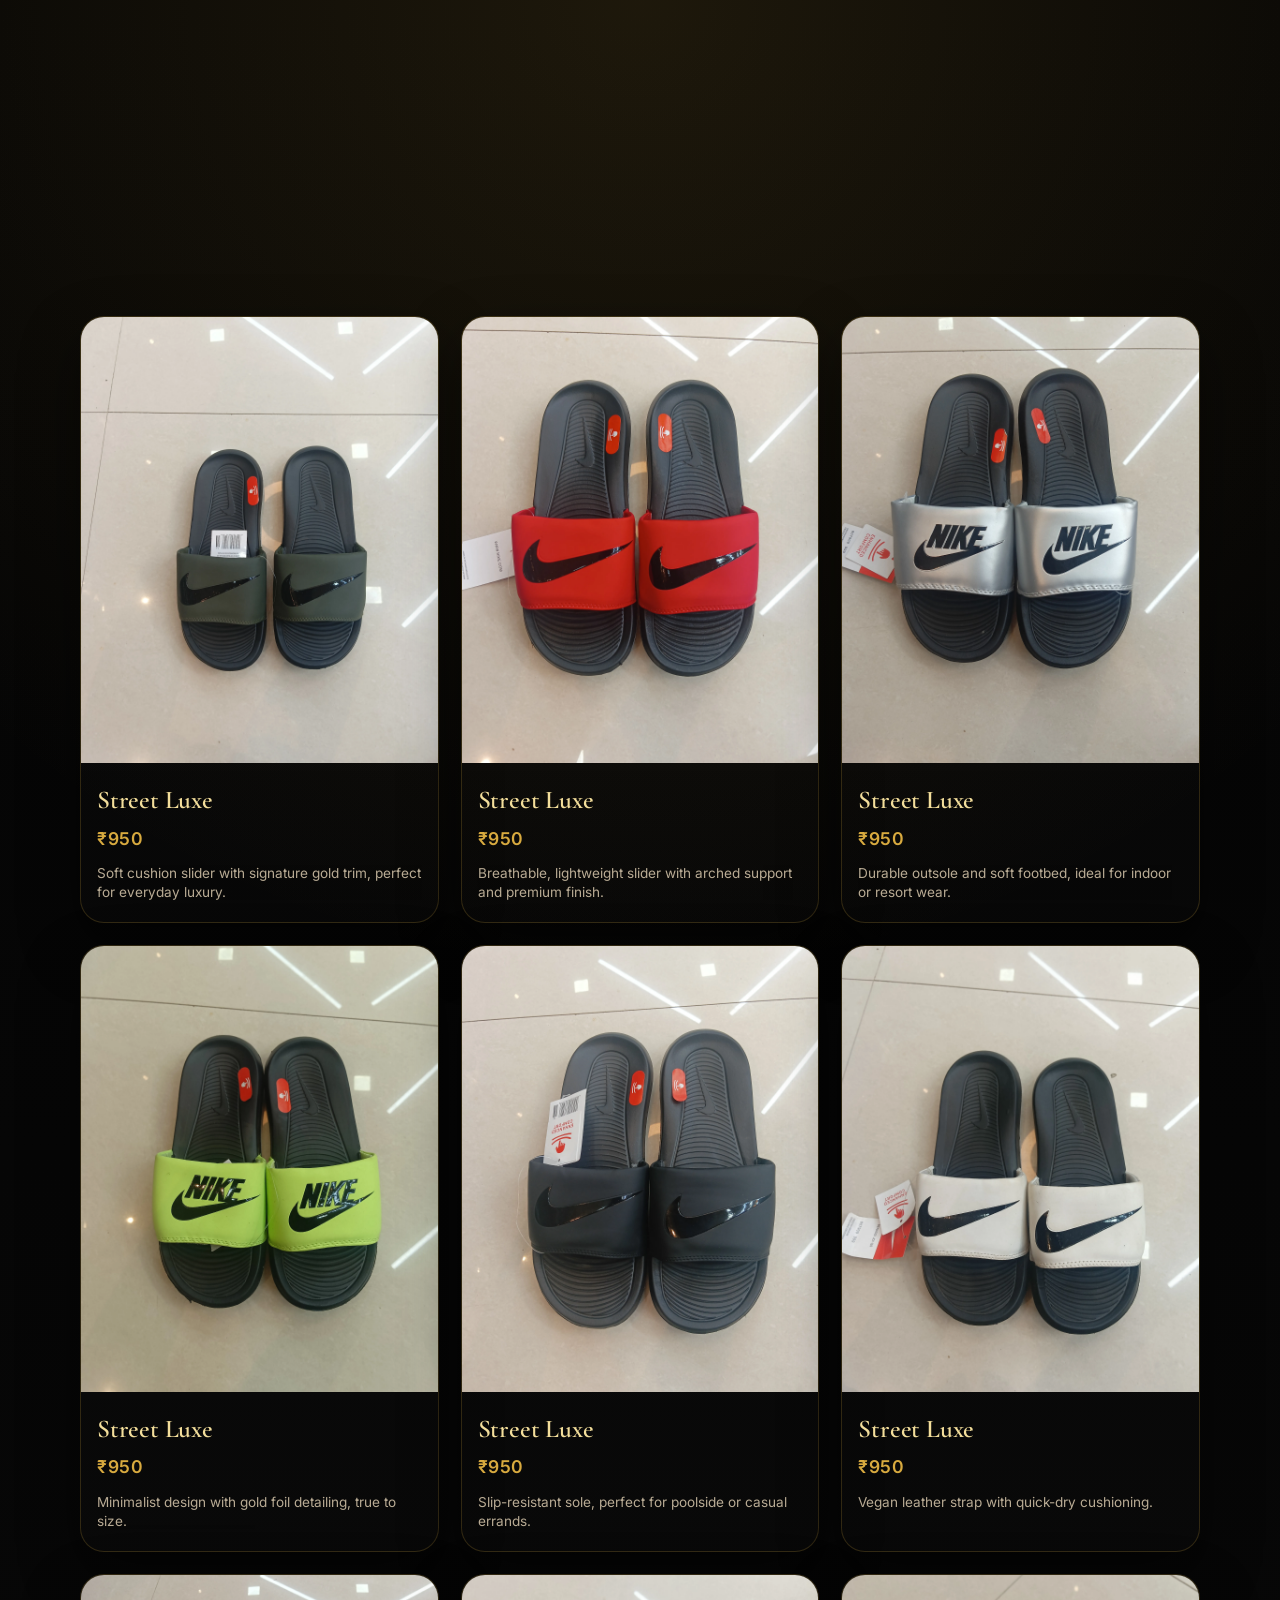
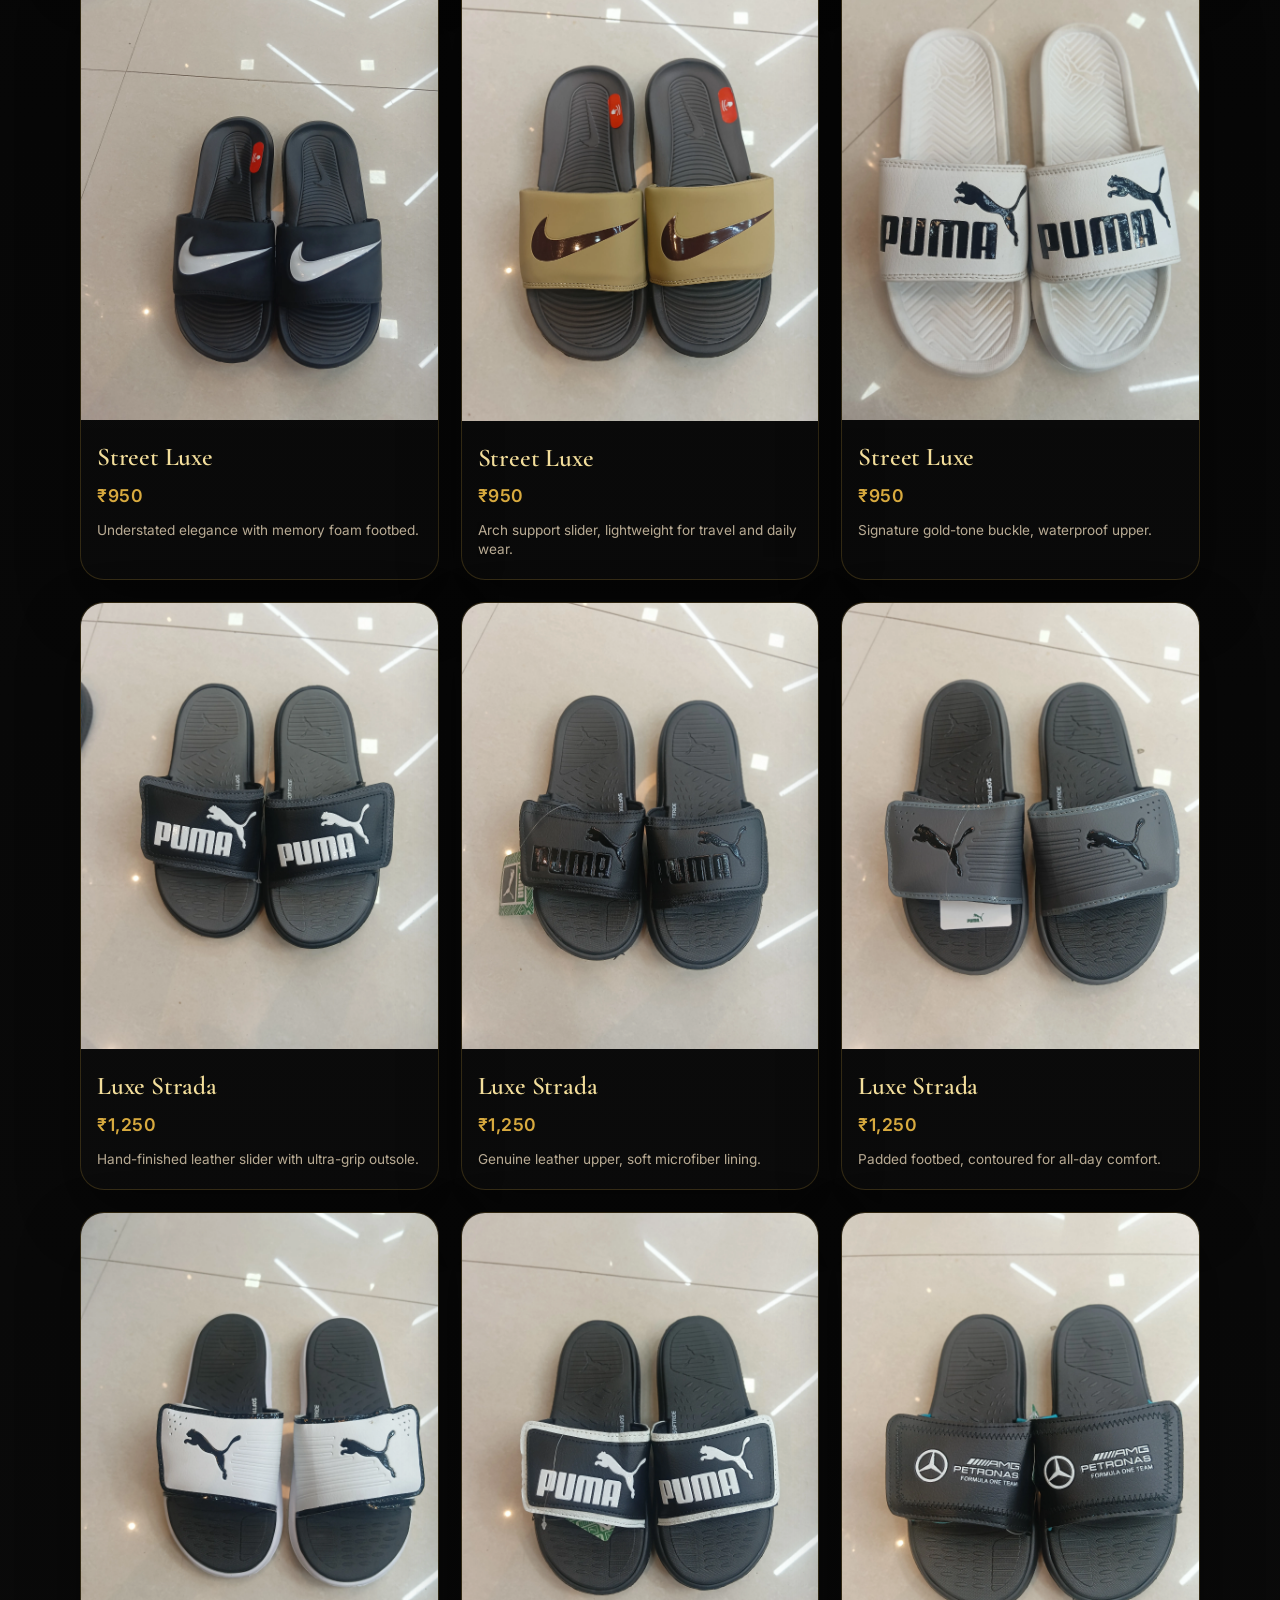
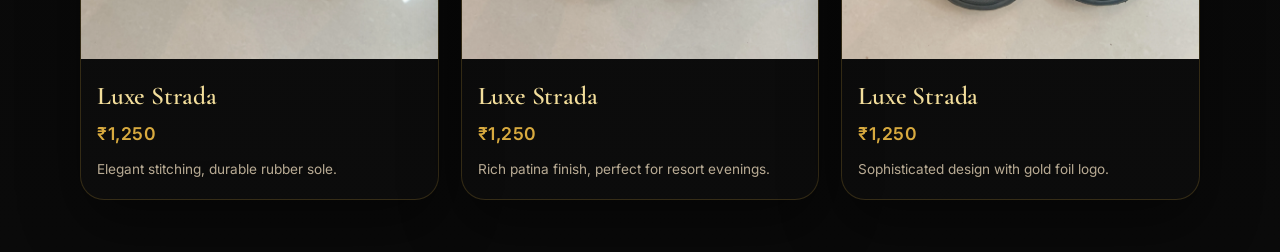
==== commit 6b0a9176: "Removed Intersection Observer." ====
--- a/store.html
+++ b/store.html
@@ -51,7 +51,7 @@
 			<!-- Product Card Template: Each card includes product_title, product_price, product_desc -->
 
 			<!-- Street Luxe Series - ₹950 (9 products) -->
-			<a href="https://wa.me/918117862613?text=Hi%2C%20I'm%20interested%20in%20buying%20Street%20Luxe%20(₹950)%20-%20Comfort%20slider%20with%20gold%20trim.%20Product%20image%3A%20/store/950/0.webp"
+			<a href="https://wa.me/918117862613?text=Hi%2C%20I'm%20interested%20in%20buying%20Street%20Luxe%20(₹950)%20-%20Comfort%20slider%20with%20gold%20trim.%20Product%20image%3A%20https://mrpatra.in/950/0.webp"
 				class="product_card">
 				<div class="product-image">
 					<img src="store/950/0.webp" alt="Street Luxe premium slider in dark tone" loading="lazy">
@@ -64,7 +64,7 @@
 				</div>
 			</a>
 
-			<a href="https://wa.me/918117862613?text=Hi%2C%20I'm%20interested%20in%20buying%20Street%20Luxe%20(₹950)%20-%20Comfort%20slider%20with%20gold%20trim.%20Product%20image%3A%20/store/950/1.webp"
+			<a href="https://wa.me/918117862613?text=Hi%2C%20I'm%20interested%20in%20buying%20Street%20Luxe%20(₹950)%20-%20Comfort%20slider%20with%20gold%20trim.%20Product%20image%3A%20https://mrpatra.in/950/1.webp"
 				class="product_card">
 				<div class="product-image"><img src="store/950/1.webp" alt="Street Luxe slider side view"
 						loading="lazy"></div>
@@ -75,7 +75,7 @@
 				</div>
 			</a>
 
-			<a href="https://wa.me/918117862613?text=Hi%2C%20I'm%20interested%20in%20buying%20Street%20Luxe%20(₹950)%20-%20Comfort%20slider%20with%20gold%20trim.%20Product%20image%3A%20/store/950/2.webp"
+			<a href="https://wa.me/918117862613?text=Hi%2C%20I'm%20interested%20in%20buying%20Street%20Luxe%20(₹950)%20-%20Comfort%20slider%20with%20gold%20trim.%20Product%20image%3A%20https://mrpatra.in/950/2.webp"
 				class="product_card">
 				<div class="product-image"><img src="store/950/2.webp" alt="Street Luxe open-toe slider" loading="lazy">
 				</div>
@@ -86,7 +86,7 @@
 				</div>
 			</a>
 
-			<a href="https://wa.me/918117862613?text=Hi%2C%20I'm%20interested%20in%20buying%20Street%20Luxe%20(₹950)%20-%20Comfort%20slider%20with%20gold%20trim.%20Product%20image%3A%20/store/950/3.webp"
+			<a href="https://wa.me/918117862613?text=Hi%2C%20I'm%20interested%20in%20buying%20Street%20Luxe%20(₹950)%20-%20Comfort%20slider%20with%20gold%20trim.%20Product%20image%3A%20https://mrpatra.in/950/3.webp"
 				class="product_card">
 				<div class="product-image"><img src="store/950/3.webp" alt="Street Luxe black premium slider"
 						loading="lazy"></div>
@@ -97,7 +97,7 @@
 				</div>
 			</a>
 
-			<a href="https://wa.me/918117862613?text=Hi%2C%20I'm%20interested%20in%20buying%20Street%20Luxe%20(₹950)%20-%20Comfort%20slider%20with%20gold%20trim.%20Product%20image%3A%20/store/950/4.webp"
+			<a href="https://wa.me/918117862613?text=Hi%2C%20I'm%20interested%20in%20buying%20Street%20Luxe%20(₹950)%20-%20Comfort%20slider%20with%20gold%20trim.%20Product%20image%3A%20https://mrpatra.in/950/4.webp"
 				class="product_card">
 				<div class="product-image"><img src="store/950/4.webp" alt="Street Luxe textured slider" loading="lazy">
 				</div>
@@ -108,7 +108,7 @@
 				</div>
 			</a>
 
-			<a href="https://wa.me/918117862613?text=Hi%2C%20I'm%20interested%20in%20buying%20Street%20Luxe%20(₹950)%20-%20Comfort%20slider%20with%20gold%20trim.%20Product%20image%3A%20/store/950/5.webp"
+			<a href="https://wa.me/918117862613?text=Hi%2C%20I'm%20interested%20in%20buying%20Street%20Luxe%20(₹950)%20-%20Comfort%20slider%20with%20gold%20trim.%20Product%20image%3A%20https://mrpatra.in/950/5.webp"
 				class="product_card">
 				<div class="product-image"><img src="store/950/5.webp" alt="Street Luxe matte finish slider"
 						loading="lazy"></div>
@@ -119,7 +119,7 @@
 				</div>
 			</a>
 
-			<a href="https://wa.me/918117862613?text=Hi%2C%20I'm%20interested%20in%20buying%20Street%20Luxe%20(₹950)%20-%20Comfort%20slider%20with%20gold%20trim.%20Product%20image%3A%20/store/950/6.webp"
+			<a href="https://wa.me/918117862613?text=Hi%2C%20I'm%20interested%20in%20buying%20Street%20Luxe%20(₹950)%20-%20Comfort%20slider%20with%20gold%20trim.%20Product%20image%3A%20https://mrpatra.in/950/6.webp"
 				class="product_card">
 				<div class="product-image"><img src="store/950/6.webp" alt="Street Luxe gold accent slider"
 						loading="lazy"></div>
@@ -130,7 +130,7 @@
 				</div>
 			</a>
 
-			<a href="https://wa.me/918117862613?text=Hi%2C%20I'm%20interested%20in%20buying%20Street%20Luxe%20(₹950)%20-%20Comfort%20slider%20with%20gold%20trim.%20Product%20image%3A%20/store/950/7.webp"
+			<a href="https://wa.me/918117862613?text=Hi%2C%20I'm%20interested%20in%20buying%20Street%20Luxe%20(₹950)%20-%20Comfort%20slider%20with%20gold%20trim.%20Product%20image%3A%20https://mrpatra.in/950/7.webp"
 				class="product_card">
 				<div class="product-image"><img src="store/950/7.webp" alt="Street Luxe ergonomic slider"
 						loading="lazy"></div>
@@ -141,7 +141,7 @@
 				</div>
 			</a>
 
-			<a href="https://wa.me/918117862613?text=Hi%2C%20I'm%20interested%20in%20buying%20Street%20Luxe%20(₹950)%20-%20Comfort%20slider%20with%20gold%20trim.%20Product%20image%3A%20/store/950/8.webp"
+			<a href="https://wa.me/918117862613?text=Hi%2C%20I'm%20interested%20in%20buying%20Street%20Luxe%20(₹950)%20-%20Comfort%20slider%20with%20gold%20trim.%20Product%20image%3A%20https://mrpatra.in/950/8.webp"
 				class="product_card">
 				<div class="product-image"><img src="store/950/8.webp" alt="Street Luxe premium classic slider"
 						loading="lazy"></div>
@@ -153,7 +153,7 @@
 			</a>
 
 			<!-- Luxe Strada Series - ₹1,250 (6 products) -->
-			<a href="https://wa.me/918117862613?text=Hi%2C%20I'm%20interested%20in%20buying%20Luxe%20Strada%20(₹1,250)%20-%20Premium%20leather%20finish%20slider.%20Product%20image%3A%20/store/1250/0.webp"
+			<a href="https://wa.me/918117862613?text=Hi%2C%20I'm%20interested%20in%20buying%20Luxe%20Strada%20(₹1,250)%20-%20Premium%20leather%20finish%20slider.%20Product%20image%3A%20https://mrpatra.in/1250/0.webp"
 				class="product_card">
 				<div class="product-image"><img src="store/1250/0.webp" alt="Luxe Strada premium leather slider"
 						loading="lazy"></div>
@@ -164,7 +164,7 @@
 				</div>
 			</a>
 
-			<a href="https://wa.me/918117862613?text=Hi%2C%20I'm%20interested%20in%20buying%20Luxe%20Strada%20(₹1,250)%20-%20Premium%20leather%20finish%20slider.%20Product%20image%3A%20/store/1250/1.webp"
+			<a href="https://wa.me/918117862613?text=Hi%2C%20I'm%20interested%20in%20buying%20Luxe%20Strada%20(₹1,250)%20-%20Premium%20leather%20finish%20slider.%20Product%20image%3A%20https://mrpatra.in/1250/1.webp"
 				class="product_card">
 				<div class="product-image"><img src="store/1250/1.webp" alt="Luxe Strada textured leather"
 						loading="lazy"></div>
@@ -175,7 +175,7 @@
 				</div>
 			</a>
 
-			<a href="https://wa.me/918117862613?text=Hi%2C%20I'm%20interested%20in%20buying%20Luxe%20Strada%20(₹1,250)%20-%20Premium%20leather%20finish%20slider.%20Product%20image%3A%20/store/1250/2.webp"
+			<a href="https://wa.me/918117862613?text=Hi%2C%20I'm%20interested%20in%20buying%20Luxe%20Strada%20(₹1,250)%20-%20Premium%20leather%20finish%20slider.%20Product%20image%3A%20https://mrpatra.in/1250/2.webp"
 				class="product_card">
 				<div class="product-image"><img src="store/1250/2.webp" alt="Luxe Strada embossed slider"
 						loading="lazy"></div>
@@ -186,7 +186,7 @@
 				</div>
 			</a>
 
-			<a href="https://wa.me/918117862613?text=Hi%2C%20I'm%20interested%20in%20buying%20Luxe%20Strada%20(₹1,250)%20-%20Premium%20leather%20finish%20slider.%20Product%20image%3A%20/store/1250/3.webp"
+			<a href="https://wa.me/918117862613?text=Hi%2C%20I'm%20interested%20in%20buying%20Luxe%20Strada%20(₹1,250)%20-%20Premium%20leather%20finish%20slider.%20Product%20image%3A%20https://mrpatra.in/1250/3.webp"
 				class="product_card">
 				<div class="product-image"><img src="store/1250/3.webp" alt="Luxe Strada tan leather slider"
 						loading="lazy"></div>
@@ -197,7 +197,7 @@
 				</div>
 			</a>
 
-			<a href="https://wa.me/918117862613?text=Hi%2C%20I'm%20interested%20in%20buying%20Luxe%20Strada%20(₹1,250)%20-%20Premium%20leather%20finish%20slider.%20Product%20image%3A%20/store/1250/4.webp"
+			<a href="https://wa.me/918117862613?text=Hi%2C%20I'm%20interested%20in%20buying%20Luxe%20Strada%20(₹1,250)%20-%20Premium%20leather%20finish%20slider.%20Product%20image%3A%20https://mrpatra.in/1250/4.webp"
 				class="product_card">
 				<div class="product-image"><img src="store/1250/4.webp" alt="Luxe Strada dark brown slider"
 						loading="lazy"></div>
@@ -208,7 +208,7 @@
 				</div>
 			</a>
 
-			<a href="https://wa.me/918117862613?text=Hi%2C%20I'm%20interested%20in%20buying%20Luxe%20Strada%20(₹1,250)%20-%20Premium%20leather%20finish%20slider.%20Product%20image%3A%20/store/1250/5.webp"
+			<a href="https://wa.me/918117862613?text=Hi%2C%20I'm%20interested%20in%20buying%20Luxe%20Strada%20(₹1,250)%20-%20Premium%20leather%20finish%20slider.%20Product%20image%3A%20https://mrpatra.in/1250/5.webp"
 				class="product_card">
 				<div class="product-image"><img src="store/1250/5.webp" alt="Luxe Strada premium black slider"
 						loading="lazy"></div>
@@ -220,8 +220,6 @@
 			</a>
 		</section>
 	</main>
-
-	<script src="js/script.js"></script>
 </body>
 
 </html>
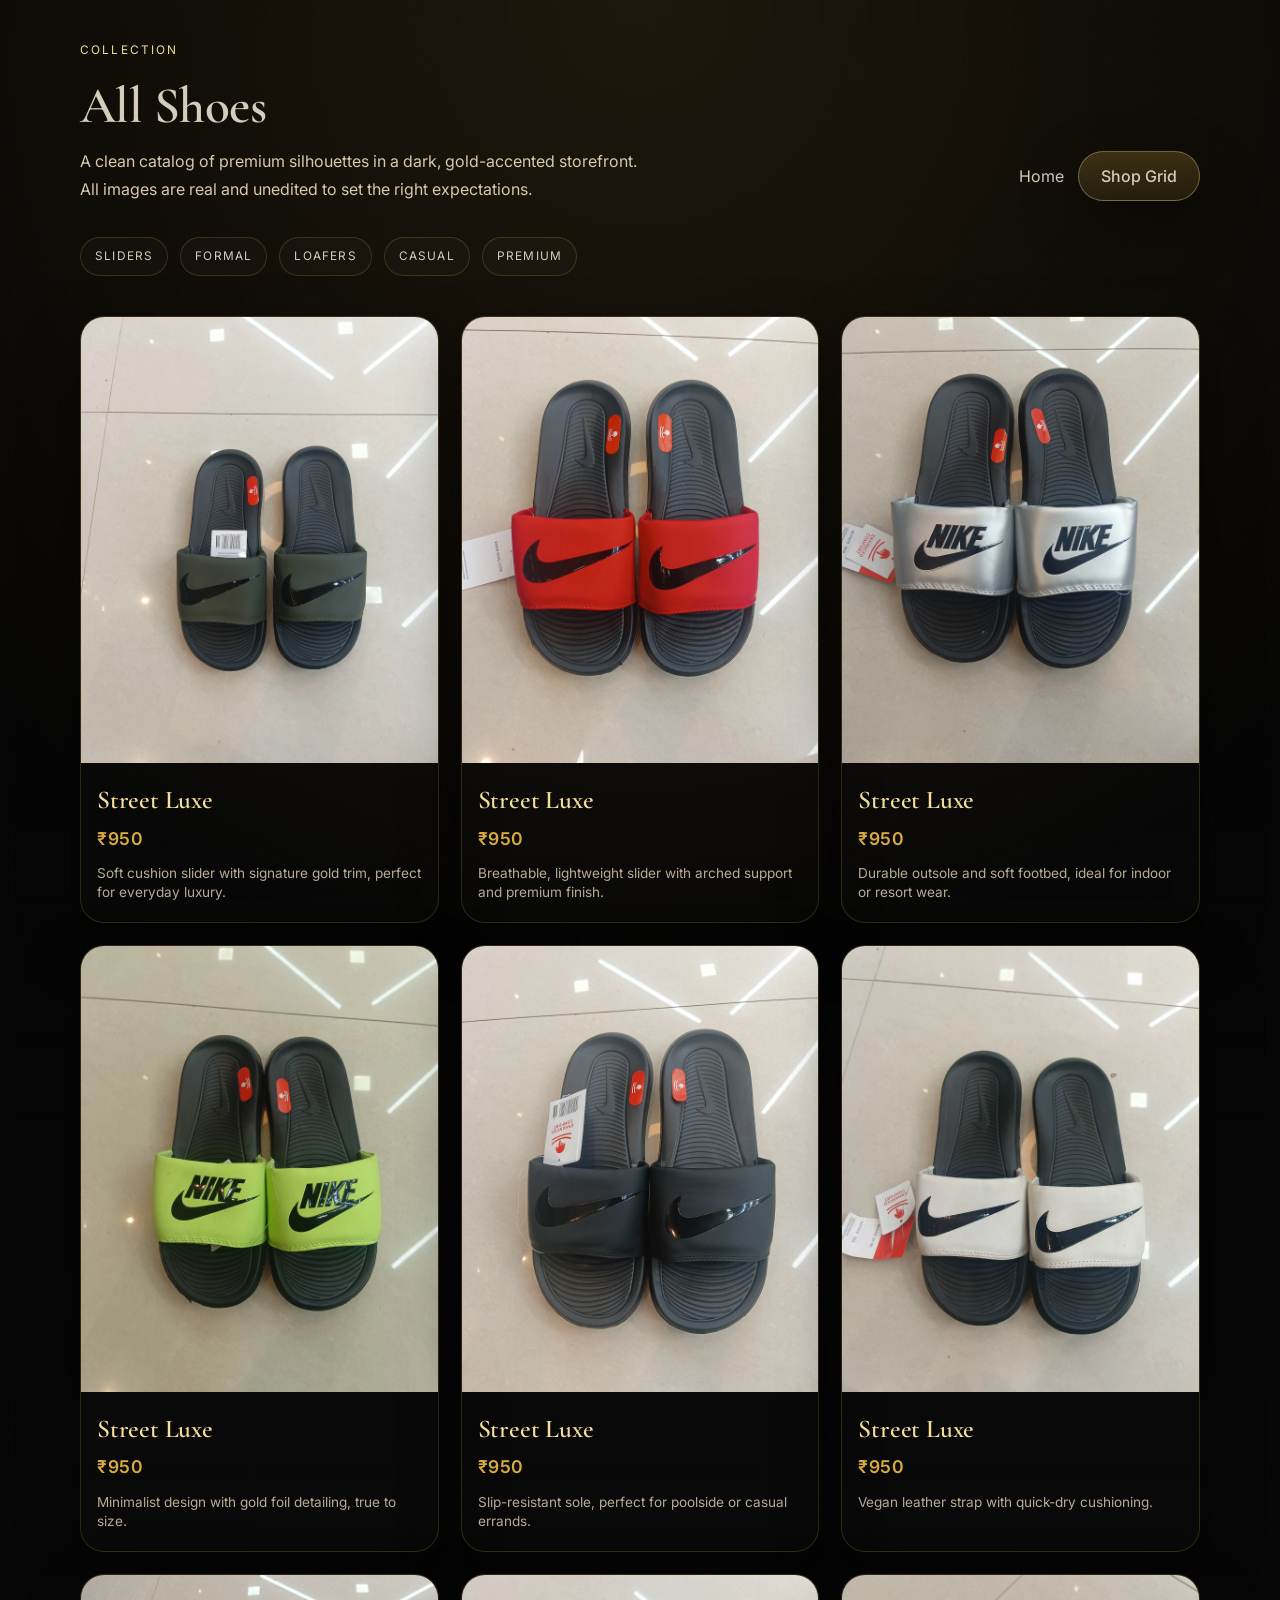
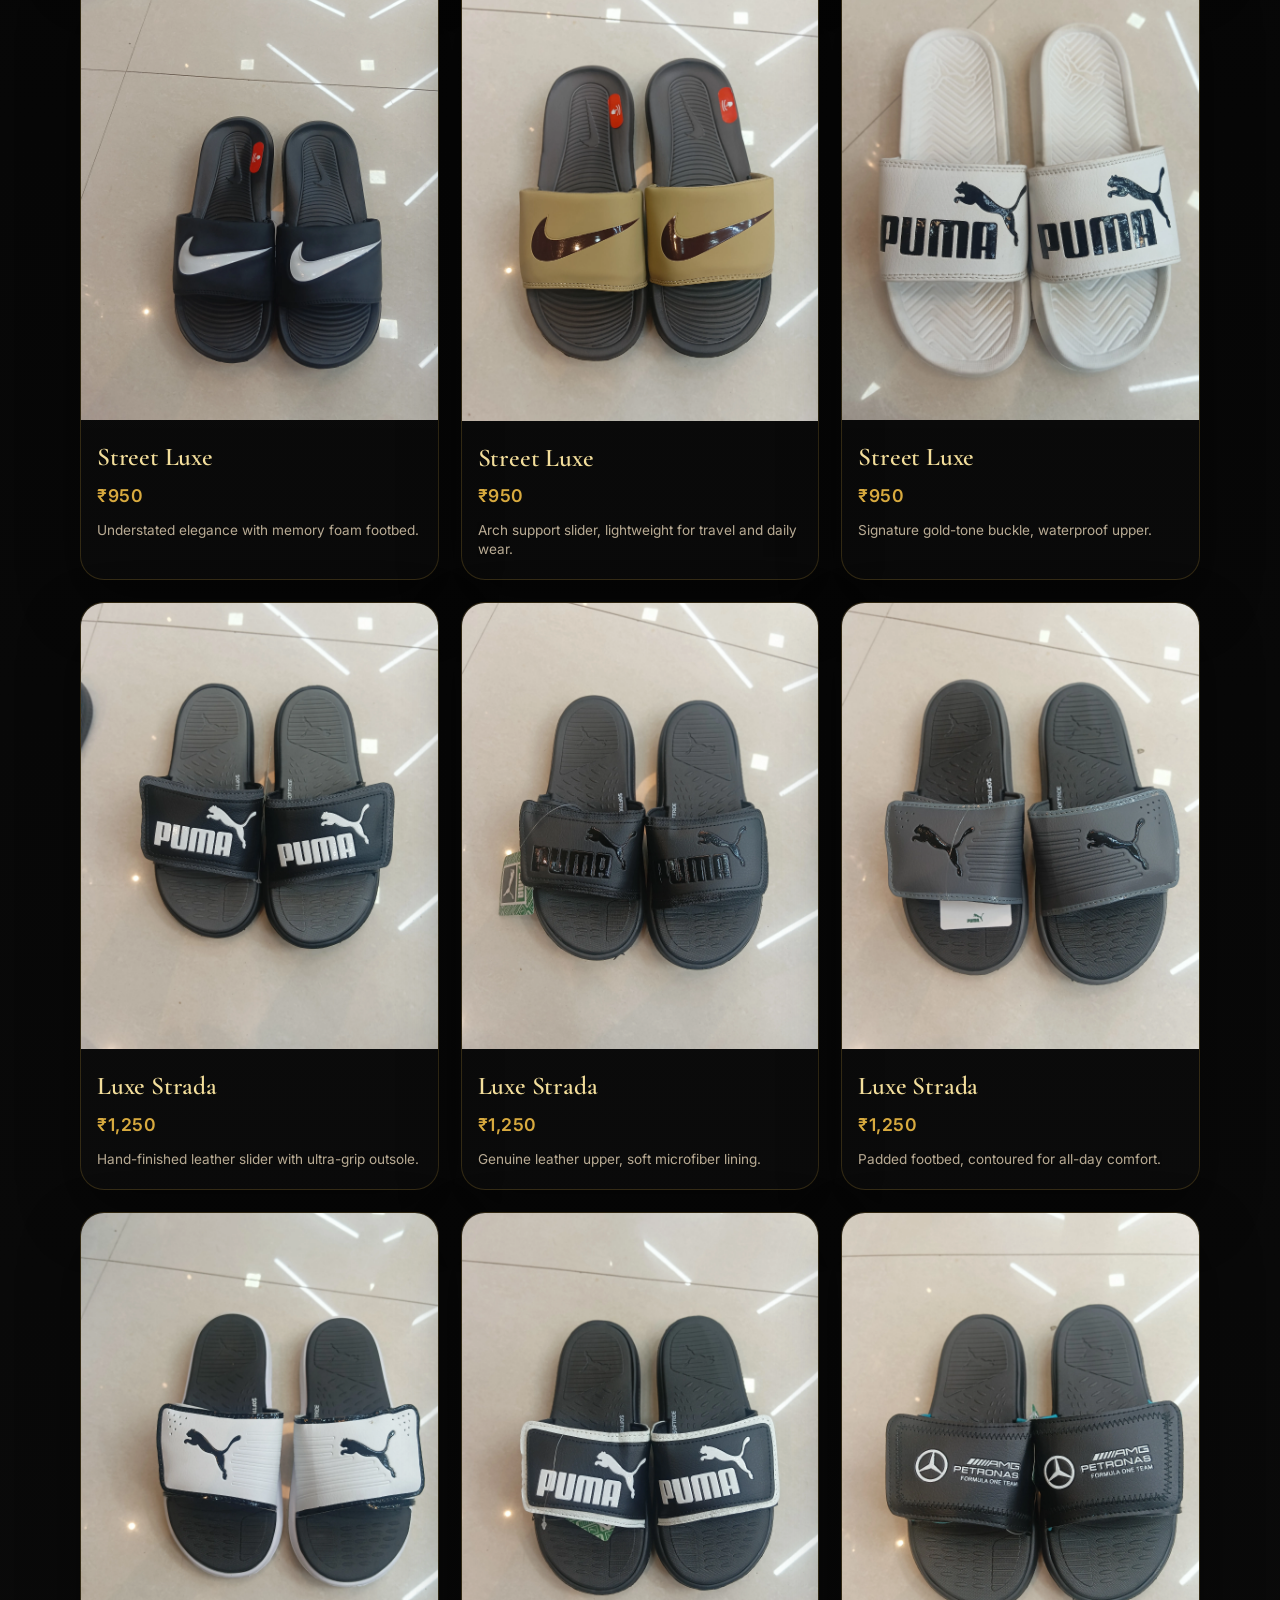
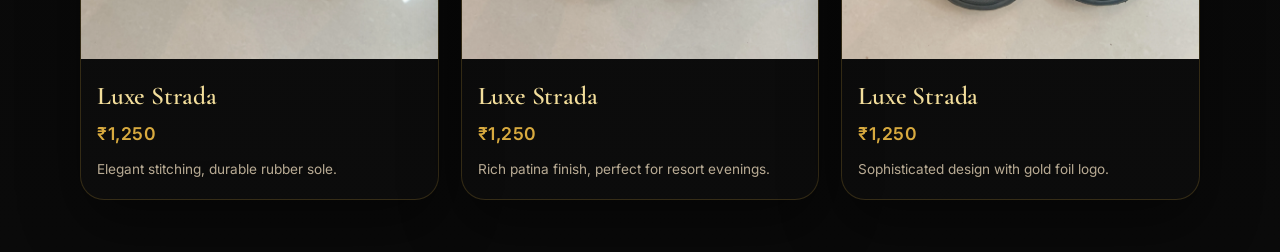
==== commit 20c64348: "Fixed shop redirect bug." ====
--- a/store.html
+++ b/store.html
@@ -51,7 +51,7 @@
 			<!-- Product Card Template: Each card includes product_title, product_price, product_desc -->
 
 			<!-- Street Luxe Series - ₹950 (9 products) -->
-			<a href="https://wa.me/918117862613?text=Hi%2C%20I'm%20interested%20in%20buying%20Street%20Luxe%20(₹950)%20-%20Comfort%20slider%20with%20gold%20trim.%20Product%20image%3A%20https://mrpatra.in/950/0.webp"
+			<a href="https://wa.me/918117862613?text=Hi%2C%20I'm%20interested%20in%20buying%20Street%20Luxe%20(₹950)%20-%20Comfort%20slider%20with%20gold%20trim.%20Product%20image%3A%20https://mrpatra.in/store/950/0.webp"
 				class="product_card">
 				<div class="product-image">
 					<img src="store/950/0.webp" alt="Street Luxe premium slider in dark tone" loading="lazy">
@@ -64,7 +64,7 @@
 				</div>
 			</a>
 
-			<a href="https://wa.me/918117862613?text=Hi%2C%20I'm%20interested%20in%20buying%20Street%20Luxe%20(₹950)%20-%20Comfort%20slider%20with%20gold%20trim.%20Product%20image%3A%20https://mrpatra.in/950/1.webp"
+			<a href="https://wa.me/918117862613?text=Hi%2C%20I'm%20interested%20in%20buying%20Street%20Luxe%20(₹950)%20-%20Comfort%20slider%20with%20gold%20trim.%20Product%20image%3A%20https://mrpatra.in/store/950/1.webp"
 				class="product_card">
 				<div class="product-image"><img src="store/950/1.webp" alt="Street Luxe slider side view"
 						loading="lazy"></div>
@@ -75,7 +75,7 @@
 				</div>
 			</a>
 
-			<a href="https://wa.me/918117862613?text=Hi%2C%20I'm%20interested%20in%20buying%20Street%20Luxe%20(₹950)%20-%20Comfort%20slider%20with%20gold%20trim.%20Product%20image%3A%20https://mrpatra.in/950/2.webp"
+			<a href="https://wa.me/918117862613?text=Hi%2C%20I'm%20interested%20in%20buying%20Street%20Luxe%20(₹950)%20-%20Comfort%20slider%20with%20gold%20trim.%20Product%20image%3A%20https://mrpatra.in/store/950/2.webp"
 				class="product_card">
 				<div class="product-image"><img src="store/950/2.webp" alt="Street Luxe open-toe slider" loading="lazy">
 				</div>
@@ -86,7 +86,7 @@
 				</div>
 			</a>
 
-			<a href="https://wa.me/918117862613?text=Hi%2C%20I'm%20interested%20in%20buying%20Street%20Luxe%20(₹950)%20-%20Comfort%20slider%20with%20gold%20trim.%20Product%20image%3A%20https://mrpatra.in/950/3.webp"
+			<a href="https://wa.me/918117862613?text=Hi%2C%20I'm%20interested%20in%20buying%20Street%20Luxe%20(₹950)%20-%20Comfort%20slider%20with%20gold%20trim.%20Product%20image%3A%20https://mrpatra.in/store/950/3.webp"
 				class="product_card">
 				<div class="product-image"><img src="store/950/3.webp" alt="Street Luxe black premium slider"
 						loading="lazy"></div>
@@ -97,7 +97,7 @@
 				</div>
 			</a>
 
-			<a href="https://wa.me/918117862613?text=Hi%2C%20I'm%20interested%20in%20buying%20Street%20Luxe%20(₹950)%20-%20Comfort%20slider%20with%20gold%20trim.%20Product%20image%3A%20https://mrpatra.in/950/4.webp"
+			<a href="https://wa.me/918117862613?text=Hi%2C%20I'm%20interested%20in%20buying%20Street%20Luxe%20(₹950)%20-%20Comfort%20slider%20with%20gold%20trim.%20Product%20image%3A%20https://mrpatra.in/store/950/4.webp"
 				class="product_card">
 				<div class="product-image"><img src="store/950/4.webp" alt="Street Luxe textured slider" loading="lazy">
 				</div>
@@ -108,7 +108,7 @@
 				</div>
 			</a>
 
-			<a href="https://wa.me/918117862613?text=Hi%2C%20I'm%20interested%20in%20buying%20Street%20Luxe%20(₹950)%20-%20Comfort%20slider%20with%20gold%20trim.%20Product%20image%3A%20https://mrpatra.in/950/5.webp"
+			<a href="https://wa.me/918117862613?text=Hi%2C%20I'm%20interested%20in%20buying%20Street%20Luxe%20(₹950)%20-%20Comfort%20slider%20with%20gold%20trim.%20Product%20image%3A%20https://mrpatra.in/store/950/5.webp"
 				class="product_card">
 				<div class="product-image"><img src="store/950/5.webp" alt="Street Luxe matte finish slider"
 						loading="lazy"></div>
@@ -119,7 +119,7 @@
 				</div>
 			</a>
 
-			<a href="https://wa.me/918117862613?text=Hi%2C%20I'm%20interested%20in%20buying%20Street%20Luxe%20(₹950)%20-%20Comfort%20slider%20with%20gold%20trim.%20Product%20image%3A%20https://mrpatra.in/950/6.webp"
+			<a href="https://wa.me/918117862613?text=Hi%2C%20I'm%20interested%20in%20buying%20Street%20Luxe%20(₹950)%20-%20Comfort%20slider%20with%20gold%20trim.%20Product%20image%3A%20https://mrpatra.in/store/950/6.webp"
 				class="product_card">
 				<div class="product-image"><img src="store/950/6.webp" alt="Street Luxe gold accent slider"
 						loading="lazy"></div>
@@ -130,7 +130,7 @@
 				</div>
 			</a>
 
-			<a href="https://wa.me/918117862613?text=Hi%2C%20I'm%20interested%20in%20buying%20Street%20Luxe%20(₹950)%20-%20Comfort%20slider%20with%20gold%20trim.%20Product%20image%3A%20https://mrpatra.in/950/7.webp"
+			<a href="https://wa.me/918117862613?text=Hi%2C%20I'm%20interested%20in%20buying%20Street%20Luxe%20(₹950)%20-%20Comfort%20slider%20with%20gold%20trim.%20Product%20image%3A%20https://mrpatra.in/store/950/7.webp"
 				class="product_card">
 				<div class="product-image"><img src="store/950/7.webp" alt="Street Luxe ergonomic slider"
 						loading="lazy"></div>
@@ -141,7 +141,7 @@
 				</div>
 			</a>
 
-			<a href="https://wa.me/918117862613?text=Hi%2C%20I'm%20interested%20in%20buying%20Street%20Luxe%20(₹950)%20-%20Comfort%20slider%20with%20gold%20trim.%20Product%20image%3A%20https://mrpatra.in/950/8.webp"
+			<a href="https://wa.me/918117862613?text=Hi%2C%20I'm%20interested%20in%20buying%20Street%20Luxe%20(₹950)%20-%20Comfort%20slider%20with%20gold%20trim.%20Product%20image%3A%20https://mrpatra.in/store/950/8.webp"
 				class="product_card">
 				<div class="product-image"><img src="store/950/8.webp" alt="Street Luxe premium classic slider"
 						loading="lazy"></div>
@@ -153,7 +153,7 @@
 			</a>
 
 			<!-- Luxe Strada Series - ₹1,250 (6 products) -->
-			<a href="https://wa.me/918117862613?text=Hi%2C%20I'm%20interested%20in%20buying%20Luxe%20Strada%20(₹1,250)%20-%20Premium%20leather%20finish%20slider.%20Product%20image%3A%20https://mrpatra.in/1250/0.webp"
+			<a href="https://wa.me/918117862613?text=Hi%2C%20I'm%20interested%20in%20buying%20Luxe%20Strada%20(₹1,250)%20-%20Premium%20leather%20finish%20slider.%20Product%20image%3A%20https://mrpatra.in/store/1250/0.webp"
 				class="product_card">
 				<div class="product-image"><img src="store/1250/0.webp" alt="Luxe Strada premium leather slider"
 						loading="lazy"></div>
@@ -164,7 +164,7 @@
 				</div>
 			</a>
 
-			<a href="https://wa.me/918117862613?text=Hi%2C%20I'm%20interested%20in%20buying%20Luxe%20Strada%20(₹1,250)%20-%20Premium%20leather%20finish%20slider.%20Product%20image%3A%20https://mrpatra.in/1250/1.webp"
+			<a href="https://wa.me/918117862613?text=Hi%2C%20I'm%20interested%20in%20buying%20Luxe%20Strada%20(₹1,250)%20-%20Premium%20leather%20finish%20slider.%20Product%20image%3A%20https://mrpatra.in/store/1250/1.webp"
 				class="product_card">
 				<div class="product-image"><img src="store/1250/1.webp" alt="Luxe Strada textured leather"
 						loading="lazy"></div>
@@ -175,7 +175,7 @@
 				</div>
 			</a>
 
-			<a href="https://wa.me/918117862613?text=Hi%2C%20I'm%20interested%20in%20buying%20Luxe%20Strada%20(₹1,250)%20-%20Premium%20leather%20finish%20slider.%20Product%20image%3A%20https://mrpatra.in/1250/2.webp"
+			<a href="https://wa.me/918117862613?text=Hi%2C%20I'm%20interested%20in%20buying%20Luxe%20Strada%20(₹1,250)%20-%20Premium%20leather%20finish%20slider.%20Product%20image%3A%20https://mrpatra.in/store/1250/2.webp"
 				class="product_card">
 				<div class="product-image"><img src="store/1250/2.webp" alt="Luxe Strada embossed slider"
 						loading="lazy"></div>
@@ -186,7 +186,7 @@
 				</div>
 			</a>
 
-			<a href="https://wa.me/918117862613?text=Hi%2C%20I'm%20interested%20in%20buying%20Luxe%20Strada%20(₹1,250)%20-%20Premium%20leather%20finish%20slider.%20Product%20image%3A%20https://mrpatra.in/1250/3.webp"
+			<a href="https://wa.me/918117862613?text=Hi%2C%20I'm%20interested%20in%20buying%20Luxe%20Strada%20(₹1,250)%20-%20Premium%20leather%20finish%20slider.%20Product%20image%3A%20https://mrpatra.in/store/1250/3.webp"
 				class="product_card">
 				<div class="product-image"><img src="store/1250/3.webp" alt="Luxe Strada tan leather slider"
 						loading="lazy"></div>
@@ -197,7 +197,7 @@
 				</div>
 			</a>
 
-			<a href="https://wa.me/918117862613?text=Hi%2C%20I'm%20interested%20in%20buying%20Luxe%20Strada%20(₹1,250)%20-%20Premium%20leather%20finish%20slider.%20Product%20image%3A%20https://mrpatra.in/1250/4.webp"
+			<a href="https://wa.me/918117862613?text=Hi%2C%20I'm%20interested%20in%20buying%20Luxe%20Strada%20(₹1,250)%20-%20Premium%20leather%20finish%20slider.%20Product%20image%3A%20https://mrpatra.in/store/1250/4.webp"
 				class="product_card">
 				<div class="product-image"><img src="store/1250/4.webp" alt="Luxe Strada dark brown slider"
 						loading="lazy"></div>
@@ -208,7 +208,7 @@
 				</div>
 			</a>
 
-			<a href="https://wa.me/918117862613?text=Hi%2C%20I'm%20interested%20in%20buying%20Luxe%20Strada%20(₹1,250)%20-%20Premium%20leather%20finish%20slider.%20Product%20image%3A%20https://mrpatra.in/1250/5.webp"
+			<a href="https://wa.me/918117862613?text=Hi%2C%20I'm%20interested%20in%20buying%20Luxe%20Strada%20(₹1,250)%20-%20Premium%20leather%20finish%20slider.%20Product%20image%3A%20https://mrpatra.in/store/1250/5.webp"
 				class="product_card">
 				<div class="product-image"><img src="store/1250/5.webp" alt="Luxe Strada premium black slider"
 						loading="lazy"></div>
--- a/styles/global.css
+++ b/styles/global.css
@@ -110,18 +110,6 @@
     transform: translateY(-2px);
 }
 
-/* Fade-in on scroll animation */
-.fade-section {
-    opacity: 0;
-    transform: translateY(24px);
-    transition: opacity 700ms ease, transform 700ms ease;
-}
-
-.fade-section.is-visible {
-    opacity: 1;
-    transform: translateY(0);
-}
-
 /* Shared container width (but each page can define its own layout) */
 .site-header,
 .hero,
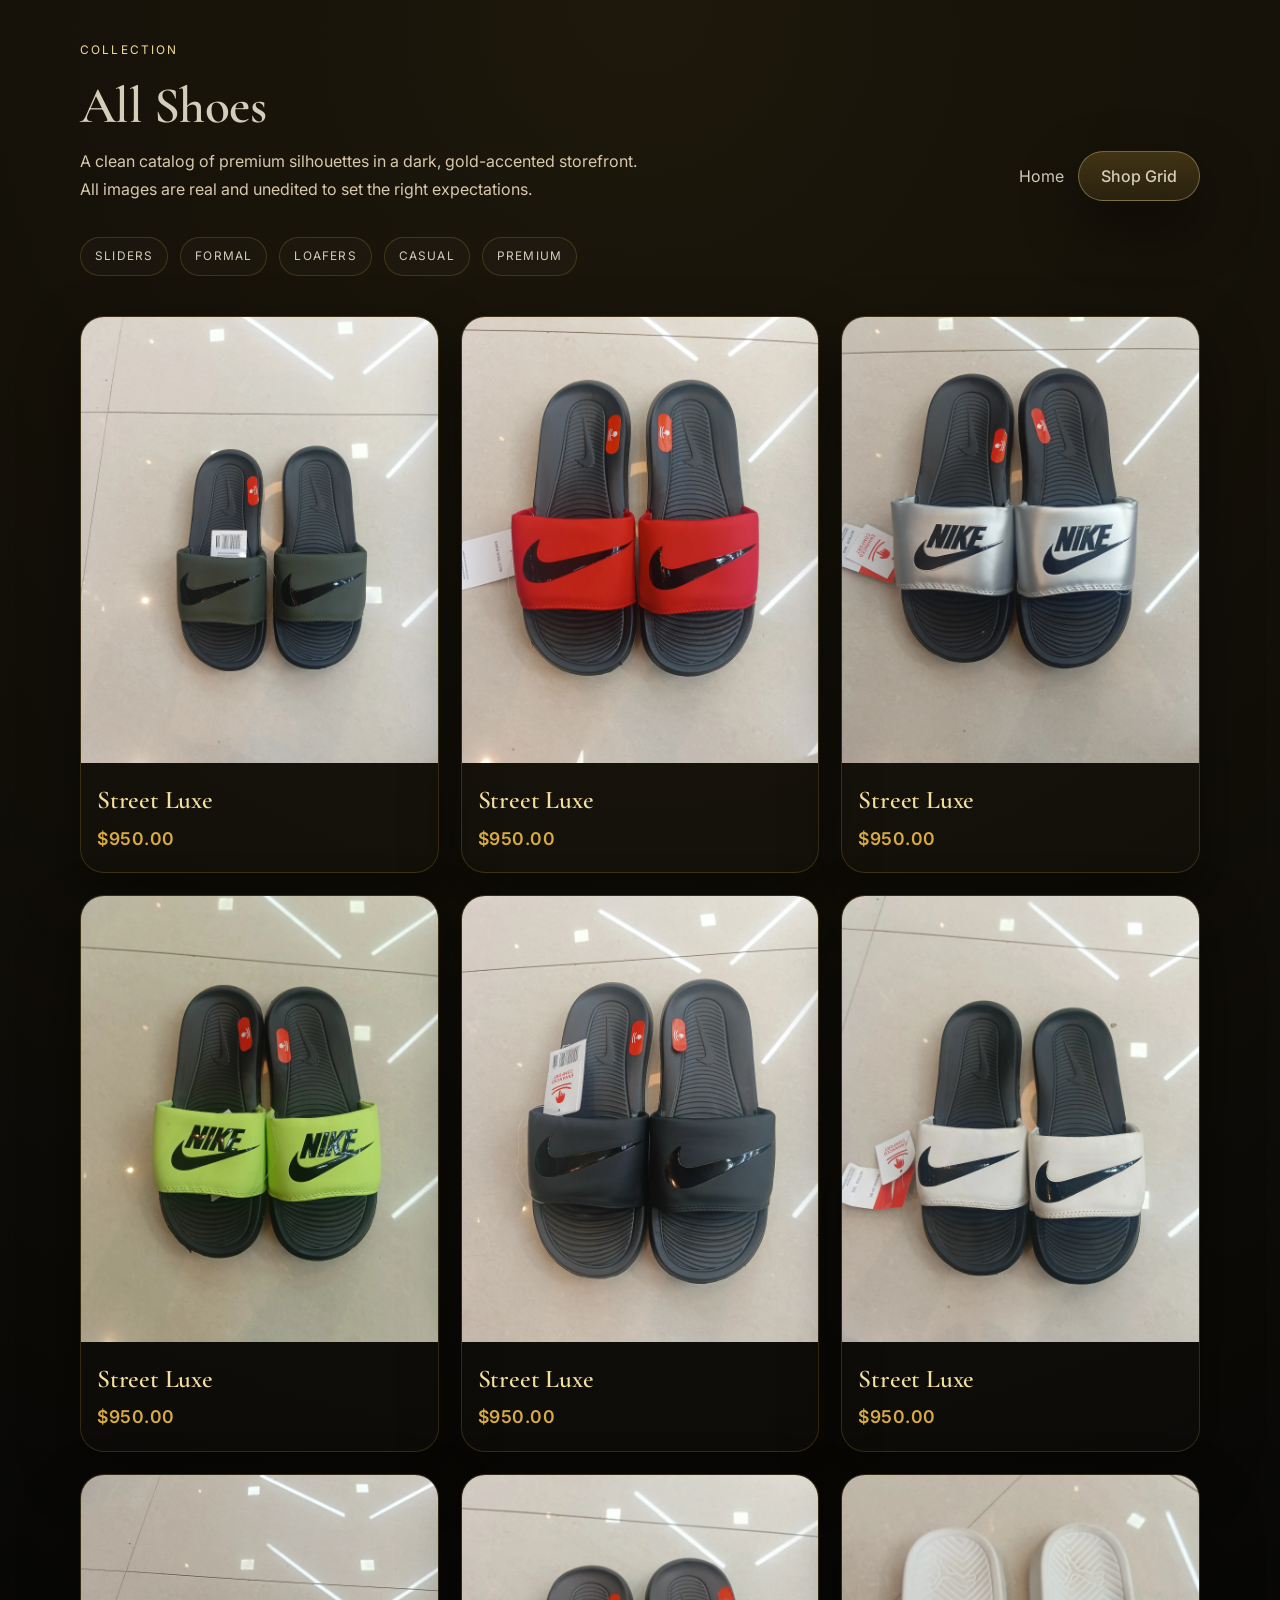
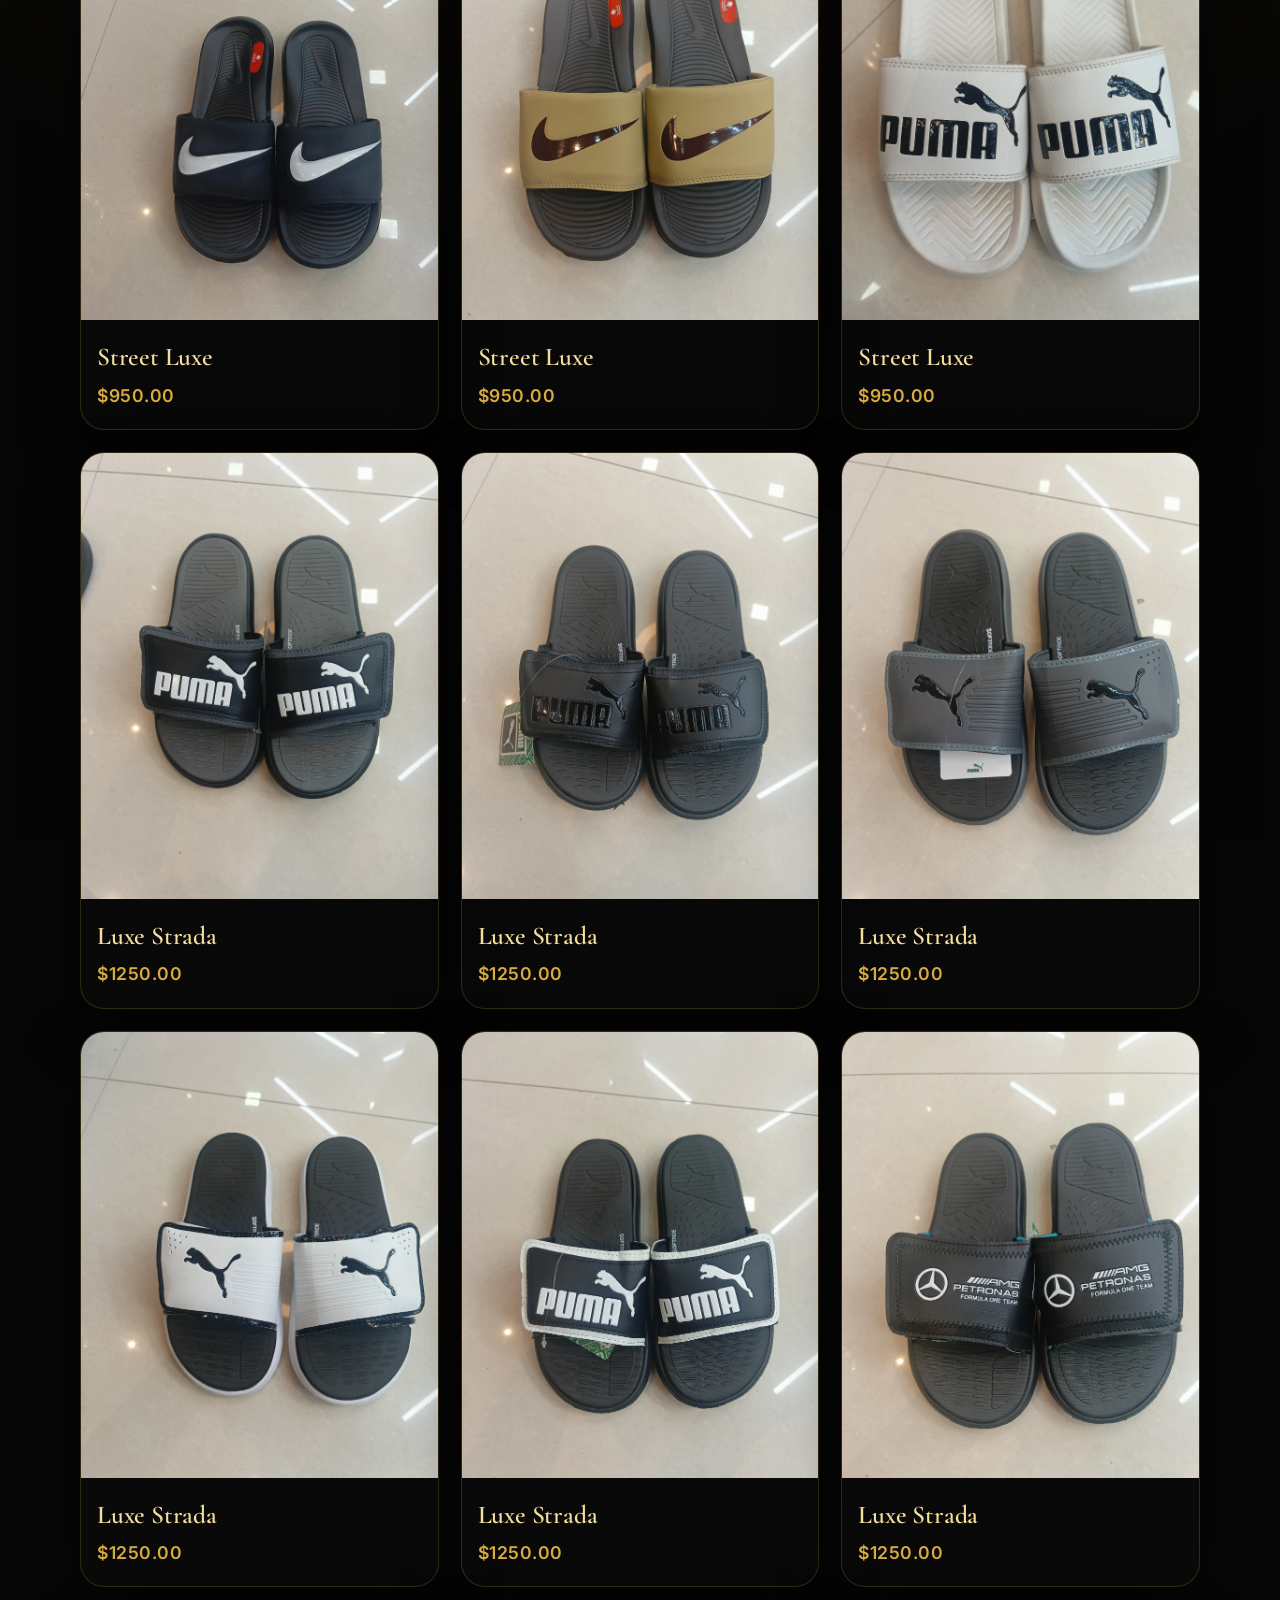
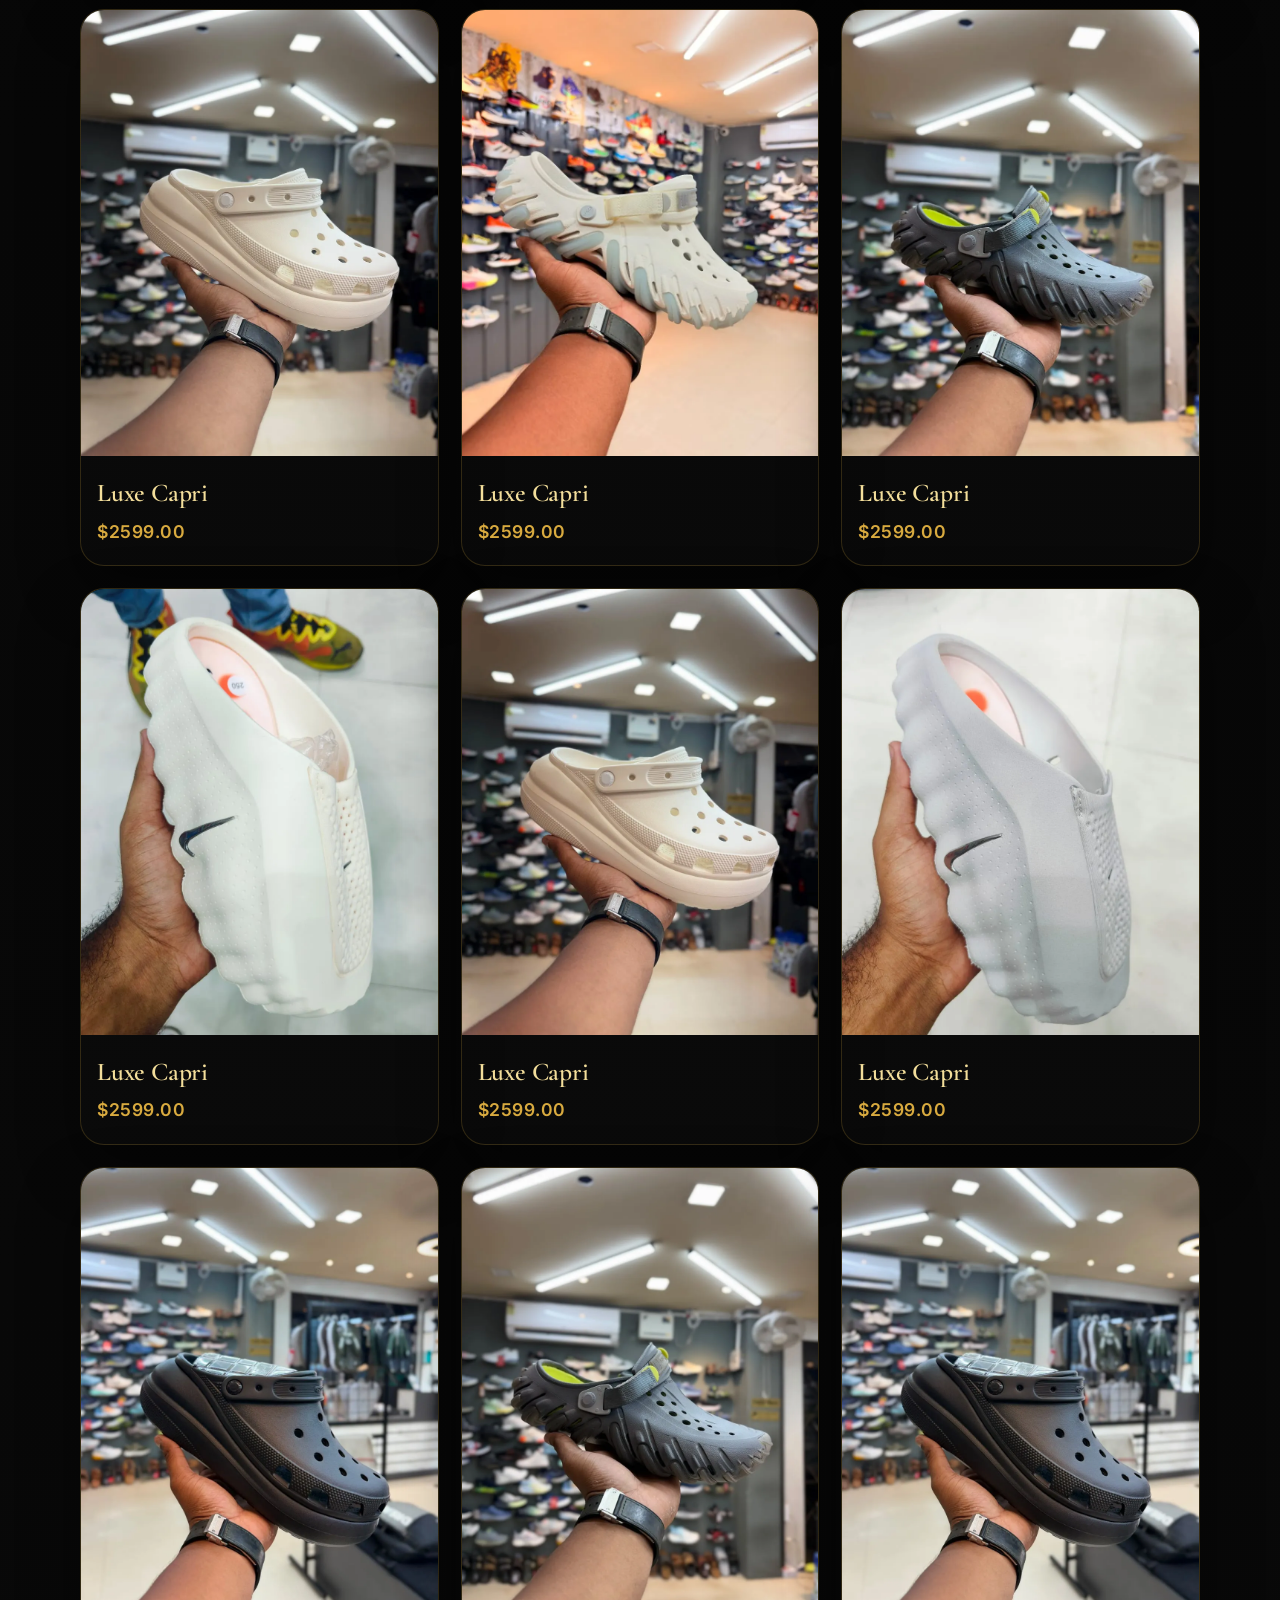
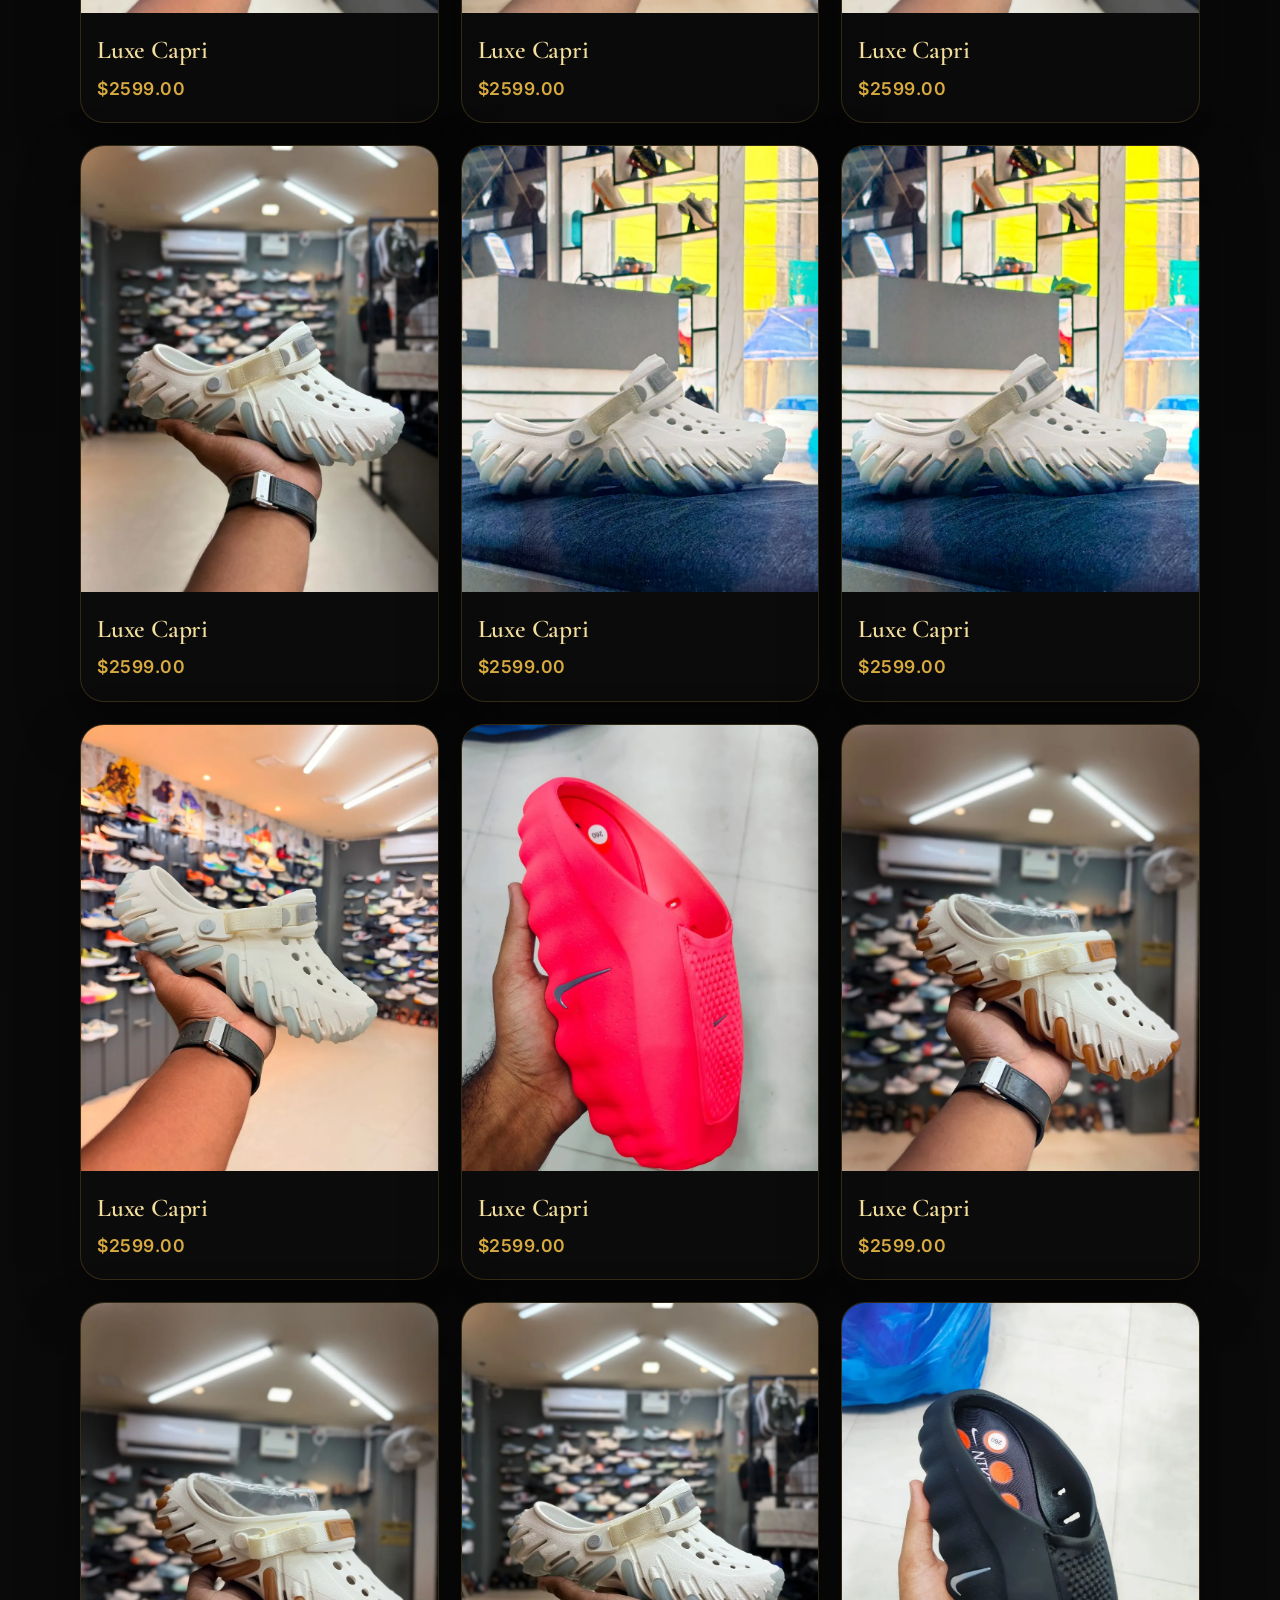
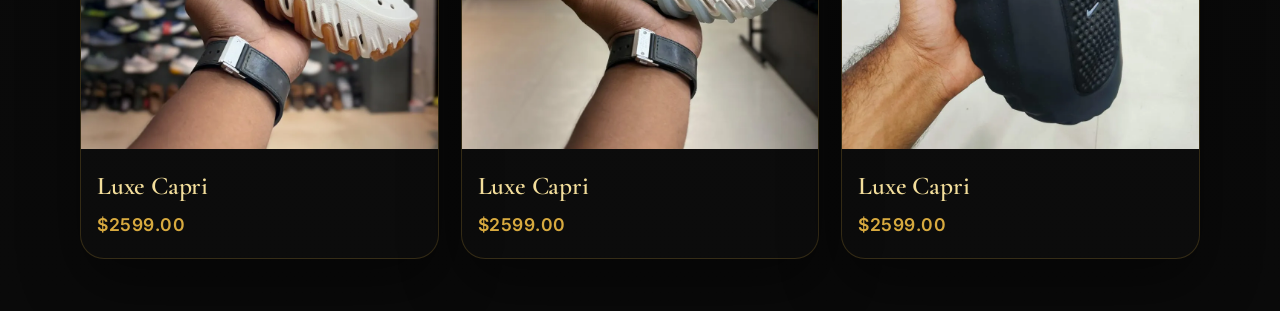
==== commit 715fa511: "Updated store listing and added more products." ====
--- a/store.html
+++ b/store.html
@@ -47,179 +47,10 @@
 		</div>
 
 		<!-- Product Grid -->
-		<section id="catalog" class="catalog-grid">
-			<!-- Product Card Template: Each card includes product_title, product_price, product_desc -->
+		<section id="catalog" class="catalog-grid"></section>
+	</main>
 
-			<!-- Street Luxe Series - ₹950 (9 products) -->
-			<a href="https://wa.me/918117862613?text=Hi%2C%20I'm%20interested%20in%20buying%20Street%20Luxe%20(₹950)%20-%20Comfort%20slider%20with%20gold%20trim.%20Product%20image%3A%20https://mrpatra.in/store/950/0.webp"
-				class="product_card">
-				<div class="product-image">
-					<img src="store/950/0.webp" alt="Street Luxe premium slider in dark tone" loading="lazy">
-				</div>
-				<div class="product-info">
-					<h3 class="product_title">Street Luxe</h3>
-					<span class="product_price">₹950</span>
-					<p class="product_desc">Soft cushion slider with signature gold trim, perfect for everyday luxury.
-					</p>
-				</div>
-			</a>
-
-			<a href="https://wa.me/918117862613?text=Hi%2C%20I'm%20interested%20in%20buying%20Street%20Luxe%20(₹950)%20-%20Comfort%20slider%20with%20gold%20trim.%20Product%20image%3A%20https://mrpatra.in/store/950/1.webp"
-				class="product_card">
-				<div class="product-image"><img src="store/950/1.webp" alt="Street Luxe slider side view"
-						loading="lazy"></div>
-				<div class="product-info">
-					<h3 class="product_title">Street Luxe</h3>
-					<span class="product_price">₹950</span>
-					<p class="product_desc">Breathable, lightweight slider with arched support and premium finish.</p>
-				</div>
-			</a>
-
-			<a href="https://wa.me/918117862613?text=Hi%2C%20I'm%20interested%20in%20buying%20Street%20Luxe%20(₹950)%20-%20Comfort%20slider%20with%20gold%20trim.%20Product%20image%3A%20https://mrpatra.in/store/950/2.webp"
-				class="product_card">
-				<div class="product-image"><img src="store/950/2.webp" alt="Street Luxe open-toe slider" loading="lazy">
-				</div>
-				<div class="product-info">
-					<h3 class="product_title">Street Luxe</h3>
-					<span class="product_price">₹950</span>
-					<p class="product_desc">Durable outsole and soft footbed, ideal for indoor or resort wear.</p>
-				</div>
-			</a>
-
-			<a href="https://wa.me/918117862613?text=Hi%2C%20I'm%20interested%20in%20buying%20Street%20Luxe%20(₹950)%20-%20Comfort%20slider%20with%20gold%20trim.%20Product%20image%3A%20https://mrpatra.in/store/950/3.webp"
-				class="product_card">
-				<div class="product-image"><img src="store/950/3.webp" alt="Street Luxe black premium slider"
-						loading="lazy"></div>
-				<div class="product-info">
-					<h3 class="product_title">Street Luxe</h3>
-					<span class="product_price">₹950</span>
-					<p class="product_desc">Minimalist design with gold foil detailing, true to size.</p>
-				</div>
-			</a>
-
-			<a href="https://wa.me/918117862613?text=Hi%2C%20I'm%20interested%20in%20buying%20Street%20Luxe%20(₹950)%20-%20Comfort%20slider%20with%20gold%20trim.%20Product%20image%3A%20https://mrpatra.in/store/950/4.webp"
-				class="product_card">
-				<div class="product-image"><img src="store/950/4.webp" alt="Street Luxe textured slider" loading="lazy">
-				</div>
-				<div class="product-info">
-					<h3 class="product_title">Street Luxe</h3>
-					<span class="product_price">₹950</span>
-					<p class="product_desc">Slip-resistant sole, perfect for poolside or casual errands.</p>
-				</div>
-			</a>
-
-			<a href="https://wa.me/918117862613?text=Hi%2C%20I'm%20interested%20in%20buying%20Street%20Luxe%20(₹950)%20-%20Comfort%20slider%20with%20gold%20trim.%20Product%20image%3A%20https://mrpatra.in/store/950/5.webp"
-				class="product_card">
-				<div class="product-image"><img src="store/950/5.webp" alt="Street Luxe matte finish slider"
-						loading="lazy"></div>
-				<div class="product-info">
-					<h3 class="product_title">Street Luxe</h3>
-					<span class="product_price">₹950</span>
-					<p class="product_desc">Vegan leather strap with quick-dry cushioning.</p>
-				</div>
-			</a>
-
-			<a href="https://wa.me/918117862613?text=Hi%2C%20I'm%20interested%20in%20buying%20Street%20Luxe%20(₹950)%20-%20Comfort%20slider%20with%20gold%20trim.%20Product%20image%3A%20https://mrpatra.in/store/950/6.webp"
-				class="product_card">
-				<div class="product-image"><img src="store/950/6.webp" alt="Street Luxe gold accent slider"
-						loading="lazy"></div>
-				<div class="product-info">
-					<h3 class="product_title">Street Luxe</h3>
-					<span class="product_price">₹950</span>
-					<p class="product_desc">Understated elegance with memory foam footbed.</p>
-				</div>
-			</a>
-
-			<a href="https://wa.me/918117862613?text=Hi%2C%20I'm%20interested%20in%20buying%20Street%20Luxe%20(₹950)%20-%20Comfort%20slider%20with%20gold%20trim.%20Product%20image%3A%20https://mrpatra.in/store/950/7.webp"
-				class="product_card">
-				<div class="product-image"><img src="store/950/7.webp" alt="Street Luxe ergonomic slider"
-						loading="lazy"></div>
-				<div class="product-info">
-					<h3 class="product_title">Street Luxe</h3>
-					<span class="product_price">₹950</span>
-					<p class="product_desc">Arch support slider, lightweight for travel and daily wear.</p>
-				</div>
-			</a>
-
-			<a href="https://wa.me/918117862613?text=Hi%2C%20I'm%20interested%20in%20buying%20Street%20Luxe%20(₹950)%20-%20Comfort%20slider%20with%20gold%20trim.%20Product%20image%3A%20https://mrpatra.in/store/950/8.webp"
-				class="product_card">
-				<div class="product-image"><img src="store/950/8.webp" alt="Street Luxe premium classic slider"
-						loading="lazy"></div>
-				<div class="product-info">
-					<h3 class="product_title">Street Luxe</h3>
-					<span class="product_price">₹950</span>
-					<p class="product_desc">Signature gold-tone buckle, waterproof upper.</p>
-				</div>
-			</a>
-
-			<!-- Luxe Strada Series - ₹1,250 (6 products) -->
-			<a href="https://wa.me/918117862613?text=Hi%2C%20I'm%20interested%20in%20buying%20Luxe%20Strada%20(₹1,250)%20-%20Premium%20leather%20finish%20slider.%20Product%20image%3A%20https://mrpatra.in/store/1250/0.webp"
-				class="product_card">
-				<div class="product-image"><img src="store/1250/0.webp" alt="Luxe Strada premium leather slider"
-						loading="lazy"></div>
-				<div class="product-info">
-					<h3 class="product_title">Luxe Strada</h3>
-					<span class="product_price">₹1,250</span>
-					<p class="product_desc">Hand-finished leather slider with ultra-grip outsole.</p>
-				</div>
-			</a>
-
-			<a href="https://wa.me/918117862613?text=Hi%2C%20I'm%20interested%20in%20buying%20Luxe%20Strada%20(₹1,250)%20-%20Premium%20leather%20finish%20slider.%20Product%20image%3A%20https://mrpatra.in/store/1250/1.webp"
-				class="product_card">
-				<div class="product-image"><img src="store/1250/1.webp" alt="Luxe Strada textured leather"
-						loading="lazy"></div>
-				<div class="product-info">
-					<h3 class="product_title">Luxe Strada</h3>
-					<span class="product_price">₹1,250</span>
-					<p class="product_desc">Genuine leather upper, soft microfiber lining.</p>
-				</div>
-			</a>
-
-			<a href="https://wa.me/918117862613?text=Hi%2C%20I'm%20interested%20in%20buying%20Luxe%20Strada%20(₹1,250)%20-%20Premium%20leather%20finish%20slider.%20Product%20image%3A%20https://mrpatra.in/store/1250/2.webp"
-				class="product_card">
-				<div class="product-image"><img src="store/1250/2.webp" alt="Luxe Strada embossed slider"
-						loading="lazy"></div>
-				<div class="product-info">
-					<h3 class="product_title">Luxe Strada</h3>
-					<span class="product_price">₹1,250</span>
-					<p class="product_desc">Padded footbed, contoured for all-day comfort.</p>
-				</div>
-			</a>
-
-			<a href="https://wa.me/918117862613?text=Hi%2C%20I'm%20interested%20in%20buying%20Luxe%20Strada%20(₹1,250)%20-%20Premium%20leather%20finish%20slider.%20Product%20image%3A%20https://mrpatra.in/store/1250/3.webp"
-				class="product_card">
-				<div class="product-image"><img src="store/1250/3.webp" alt="Luxe Strada tan leather slider"
-						loading="lazy"></div>
-				<div class="product-info">
-					<h3 class="product_title">Luxe Strada</h3>
-					<span class="product_price">₹1,250</span>
-					<p class="product_desc">Elegant stitching, durable rubber sole.</p>
-				</div>
-			</a>
-
-			<a href="https://wa.me/918117862613?text=Hi%2C%20I'm%20interested%20in%20buying%20Luxe%20Strada%20(₹1,250)%20-%20Premium%20leather%20finish%20slider.%20Product%20image%3A%20https://mrpatra.in/store/1250/4.webp"
-				class="product_card">
-				<div class="product-image"><img src="store/1250/4.webp" alt="Luxe Strada dark brown slider"
-						loading="lazy"></div>
-				<div class="product-info">
-					<h3 class="product_title">Luxe Strada</h3>
-					<span class="product_price">₹1,250</span>
-					<p class="product_desc">Rich patina finish, perfect for resort evenings.</p>
-				</div>
-			</a>
-
-			<a href="https://wa.me/918117862613?text=Hi%2C%20I'm%20interested%20in%20buying%20Luxe%20Strada%20(₹1,250)%20-%20Premium%20leather%20finish%20slider.%20Product%20image%3A%20https://mrpatra.in/store/1250/5.webp"
-				class="product_card">
-				<div class="product-image"><img src="store/1250/5.webp" alt="Luxe Strada premium black slider"
-						loading="lazy"></div>
-				<div class="product-info">
-					<h3 class="product_title">Luxe Strada</h3>
-					<span class="product_price">₹1,250</span>
-					<p class="product_desc">Sophisticated design with gold foil logo.</p>
-				</div>
-			</a>
-		</section>
-	</main>
+	<script src="scripts/store.js"></script>
 </body>
 
 </html>
